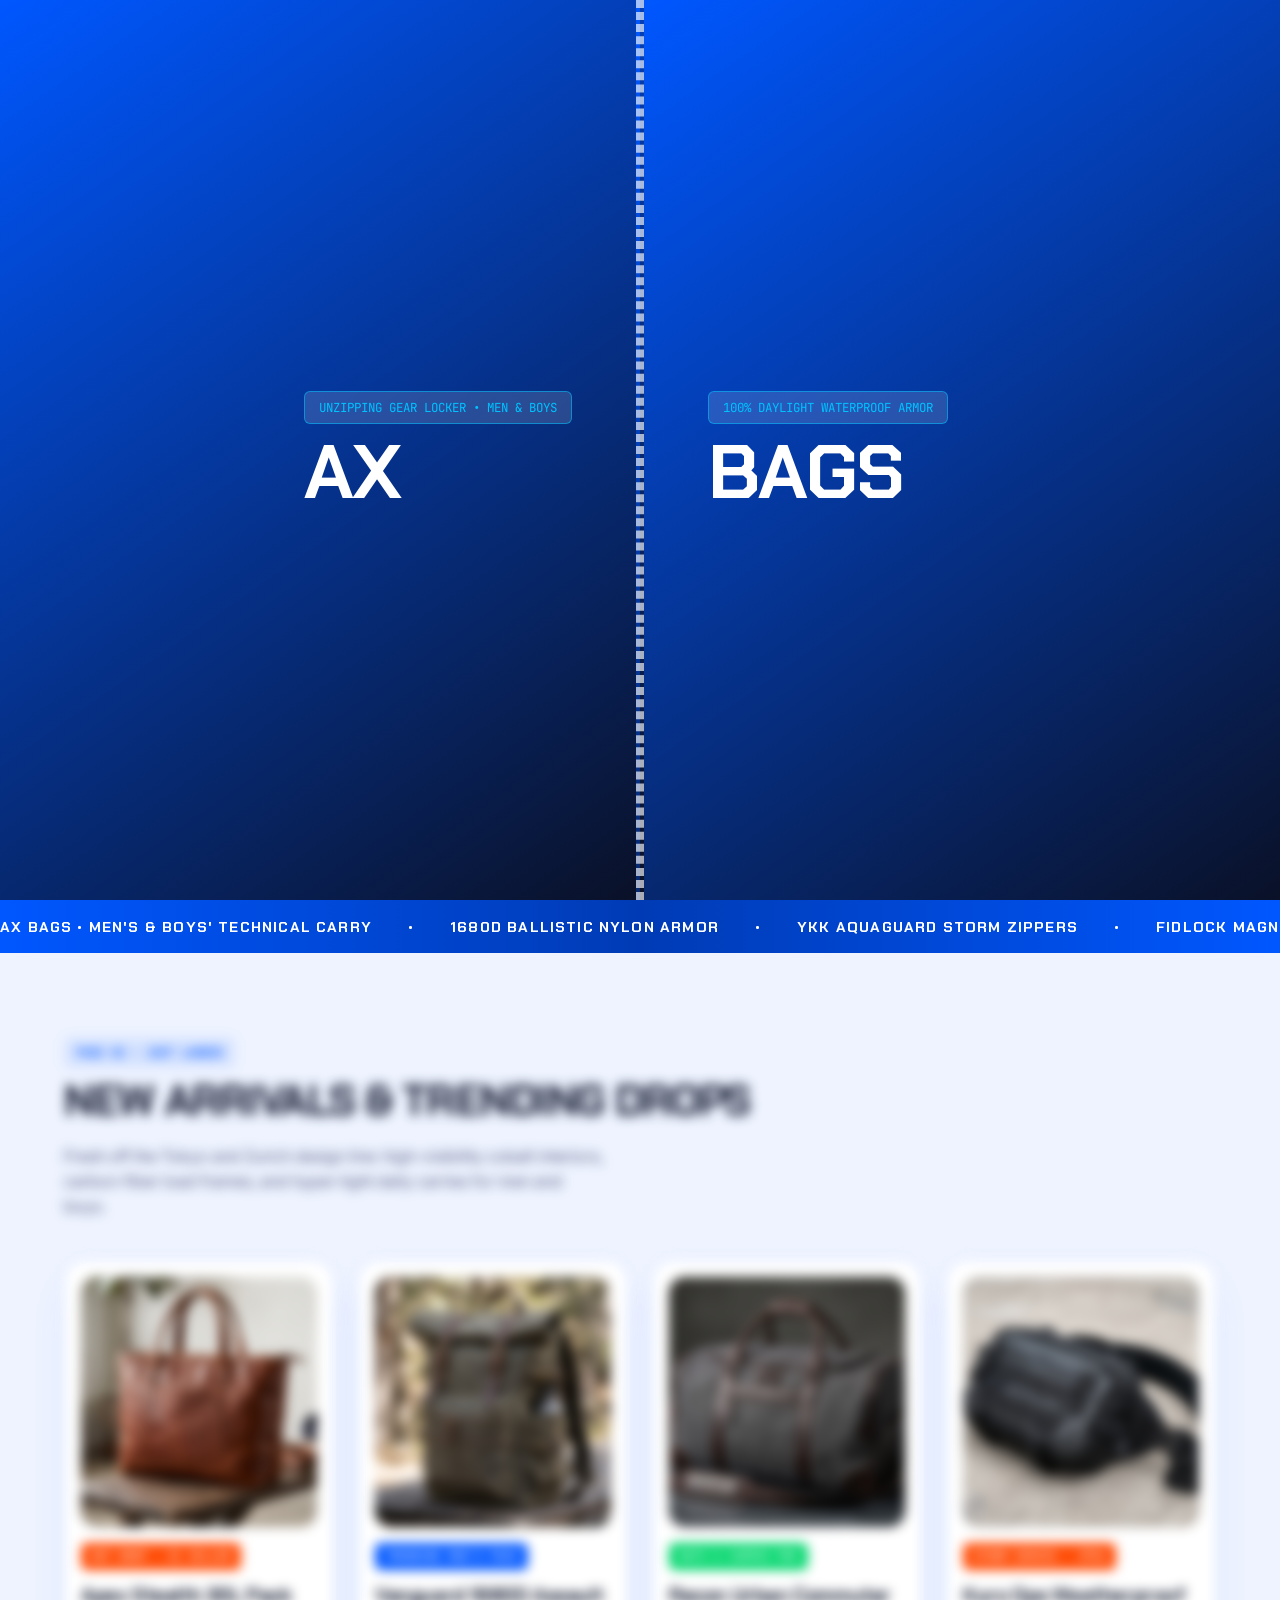
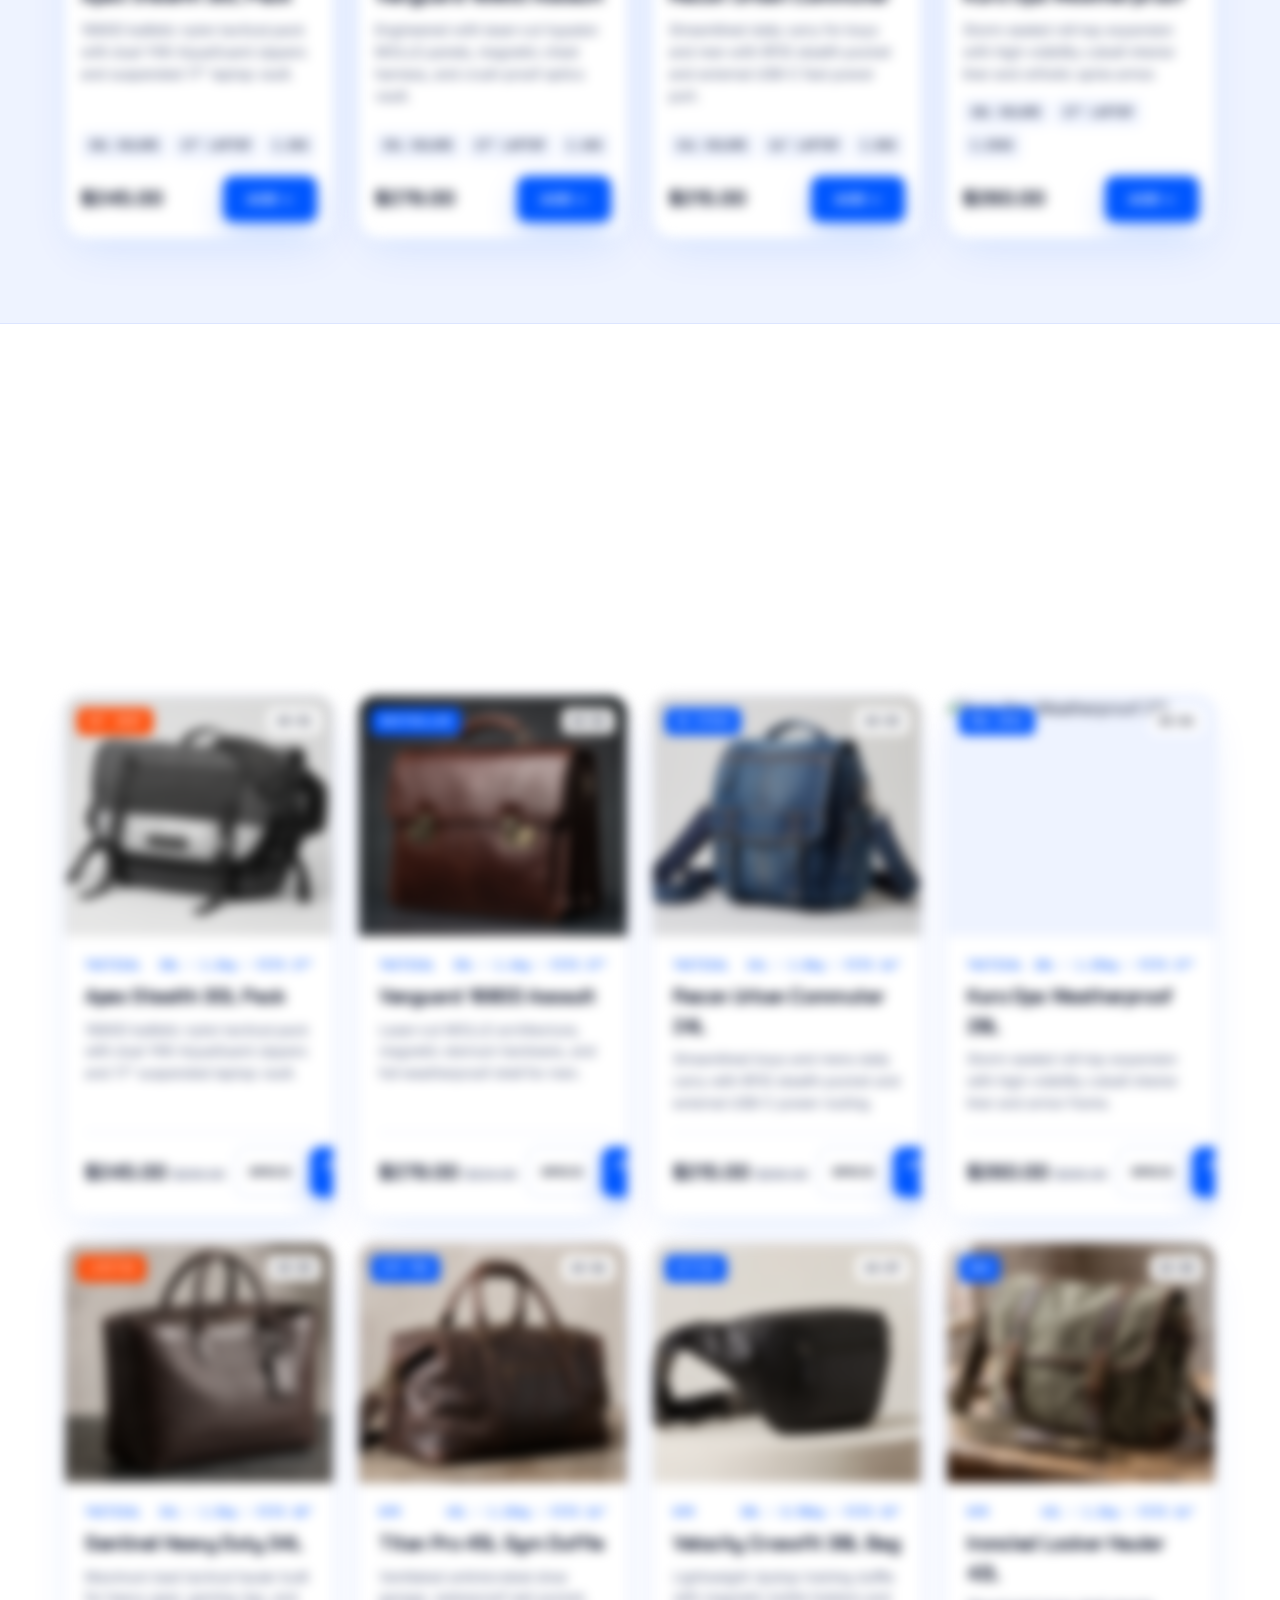
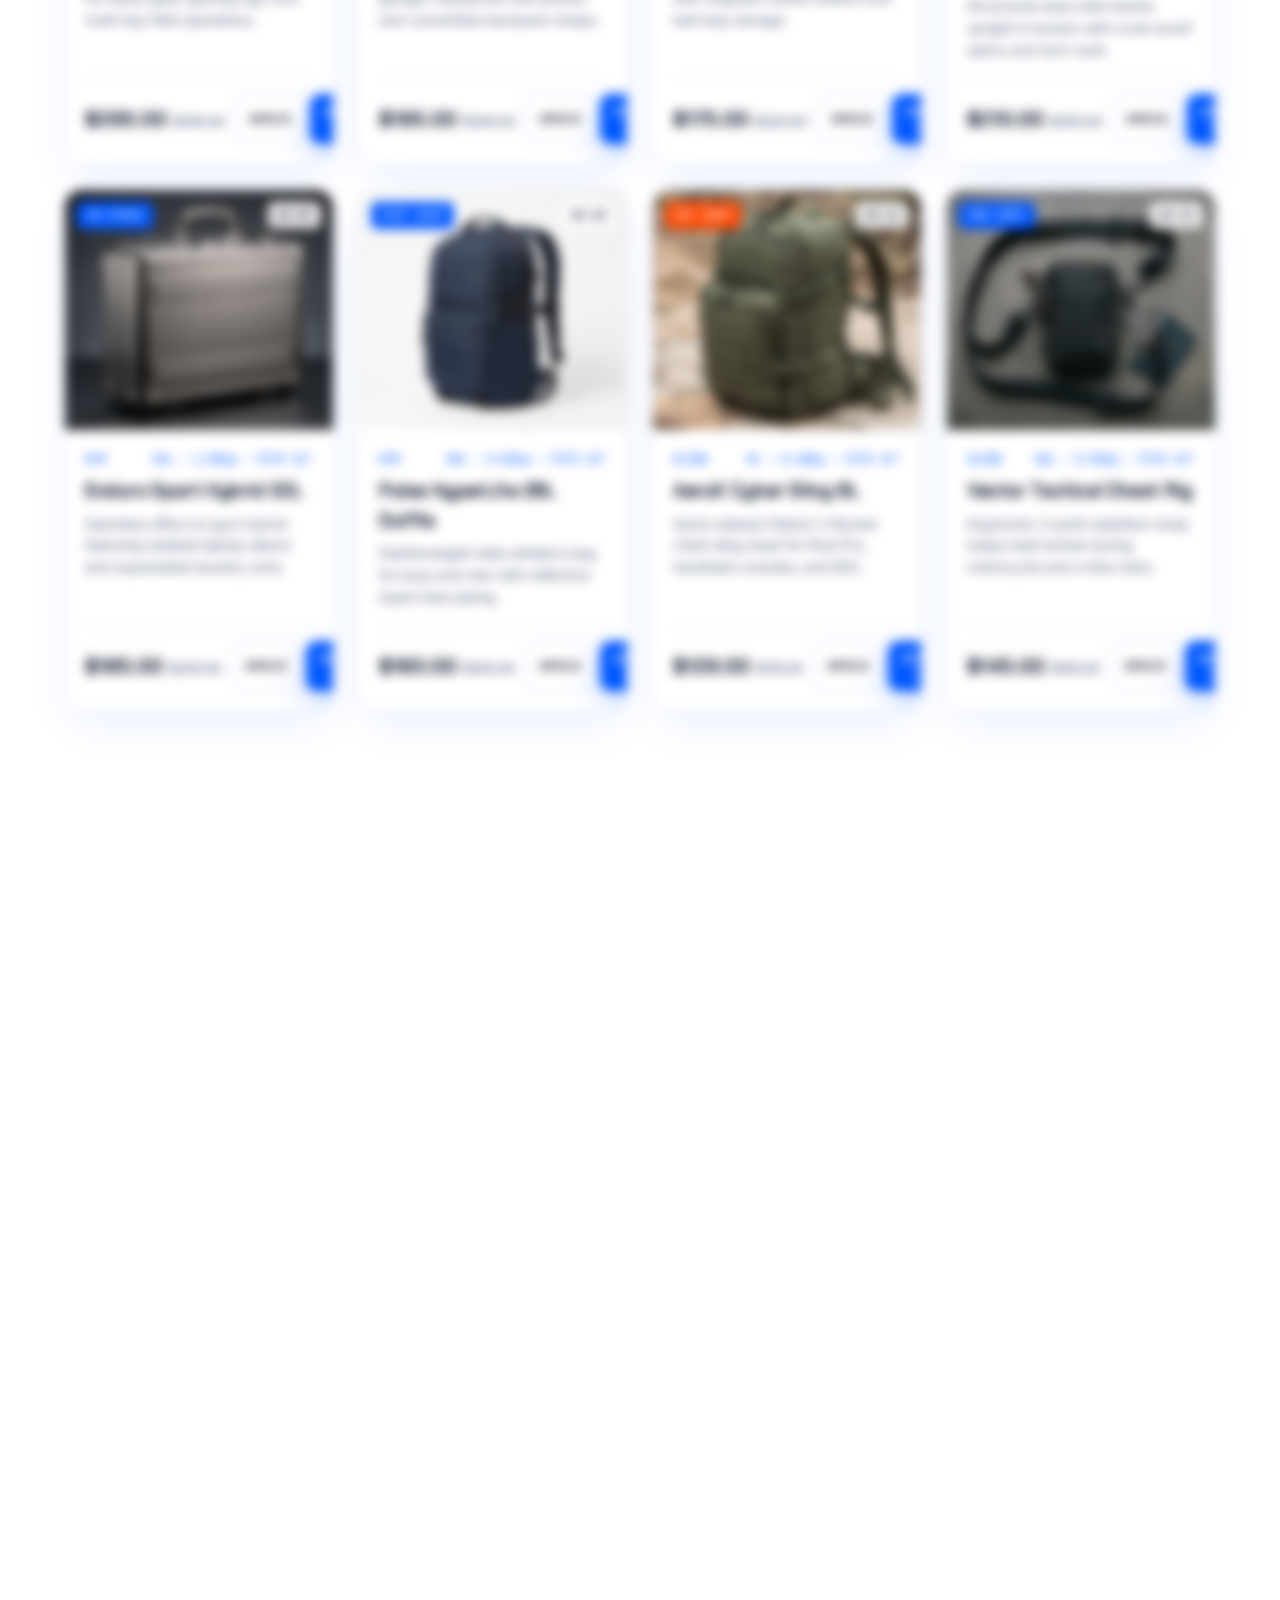
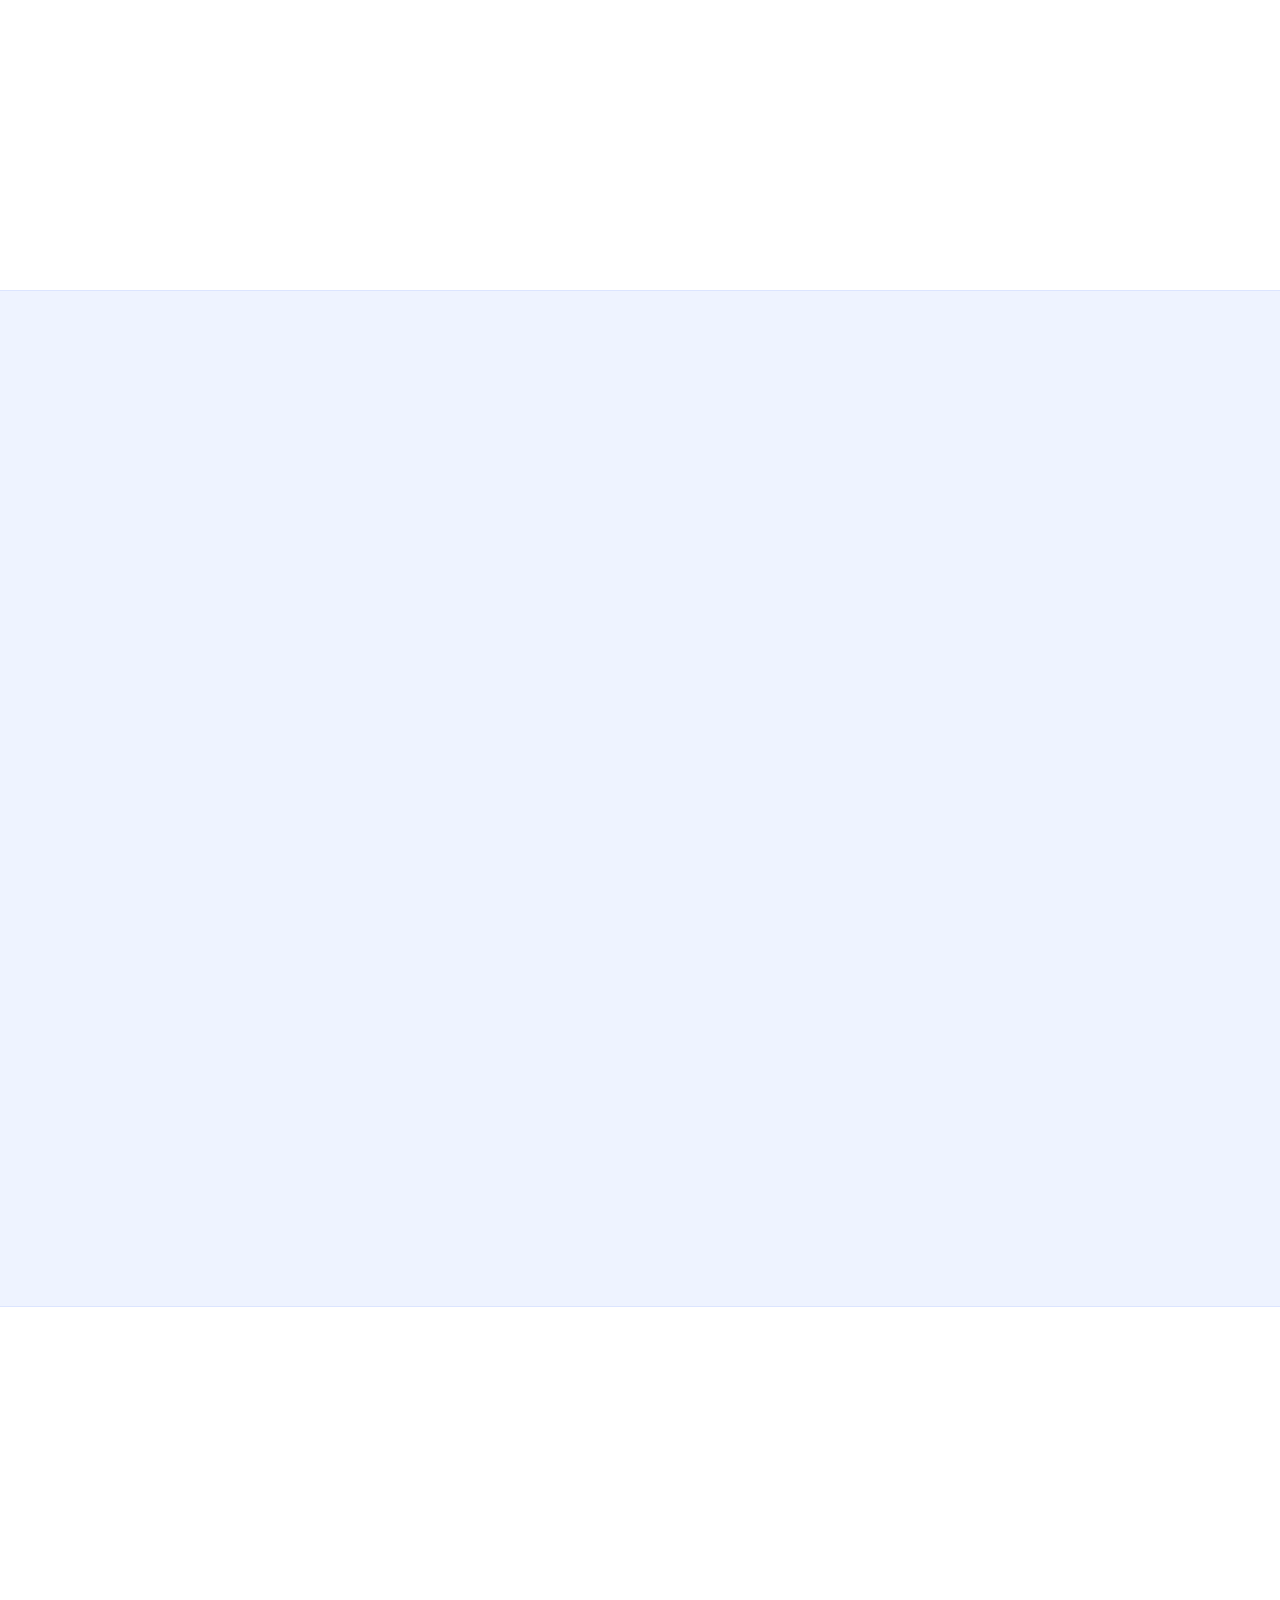
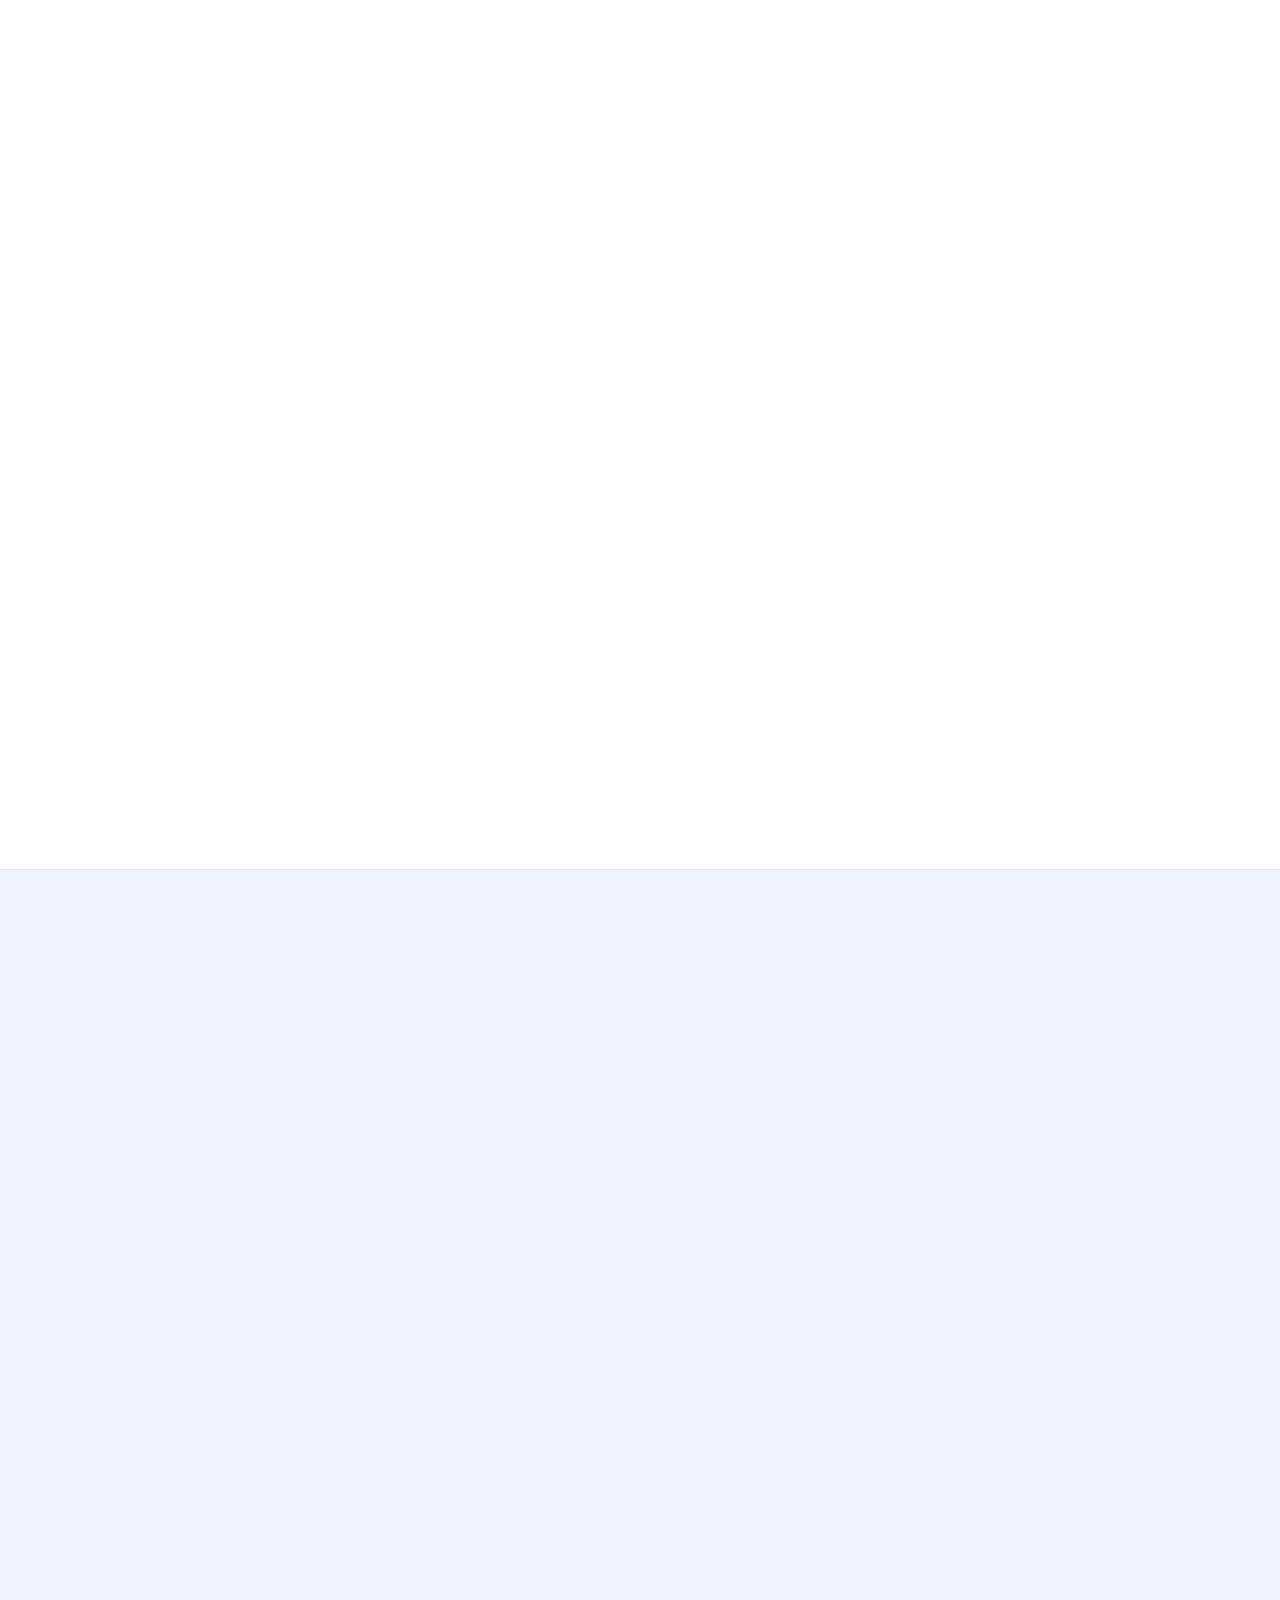
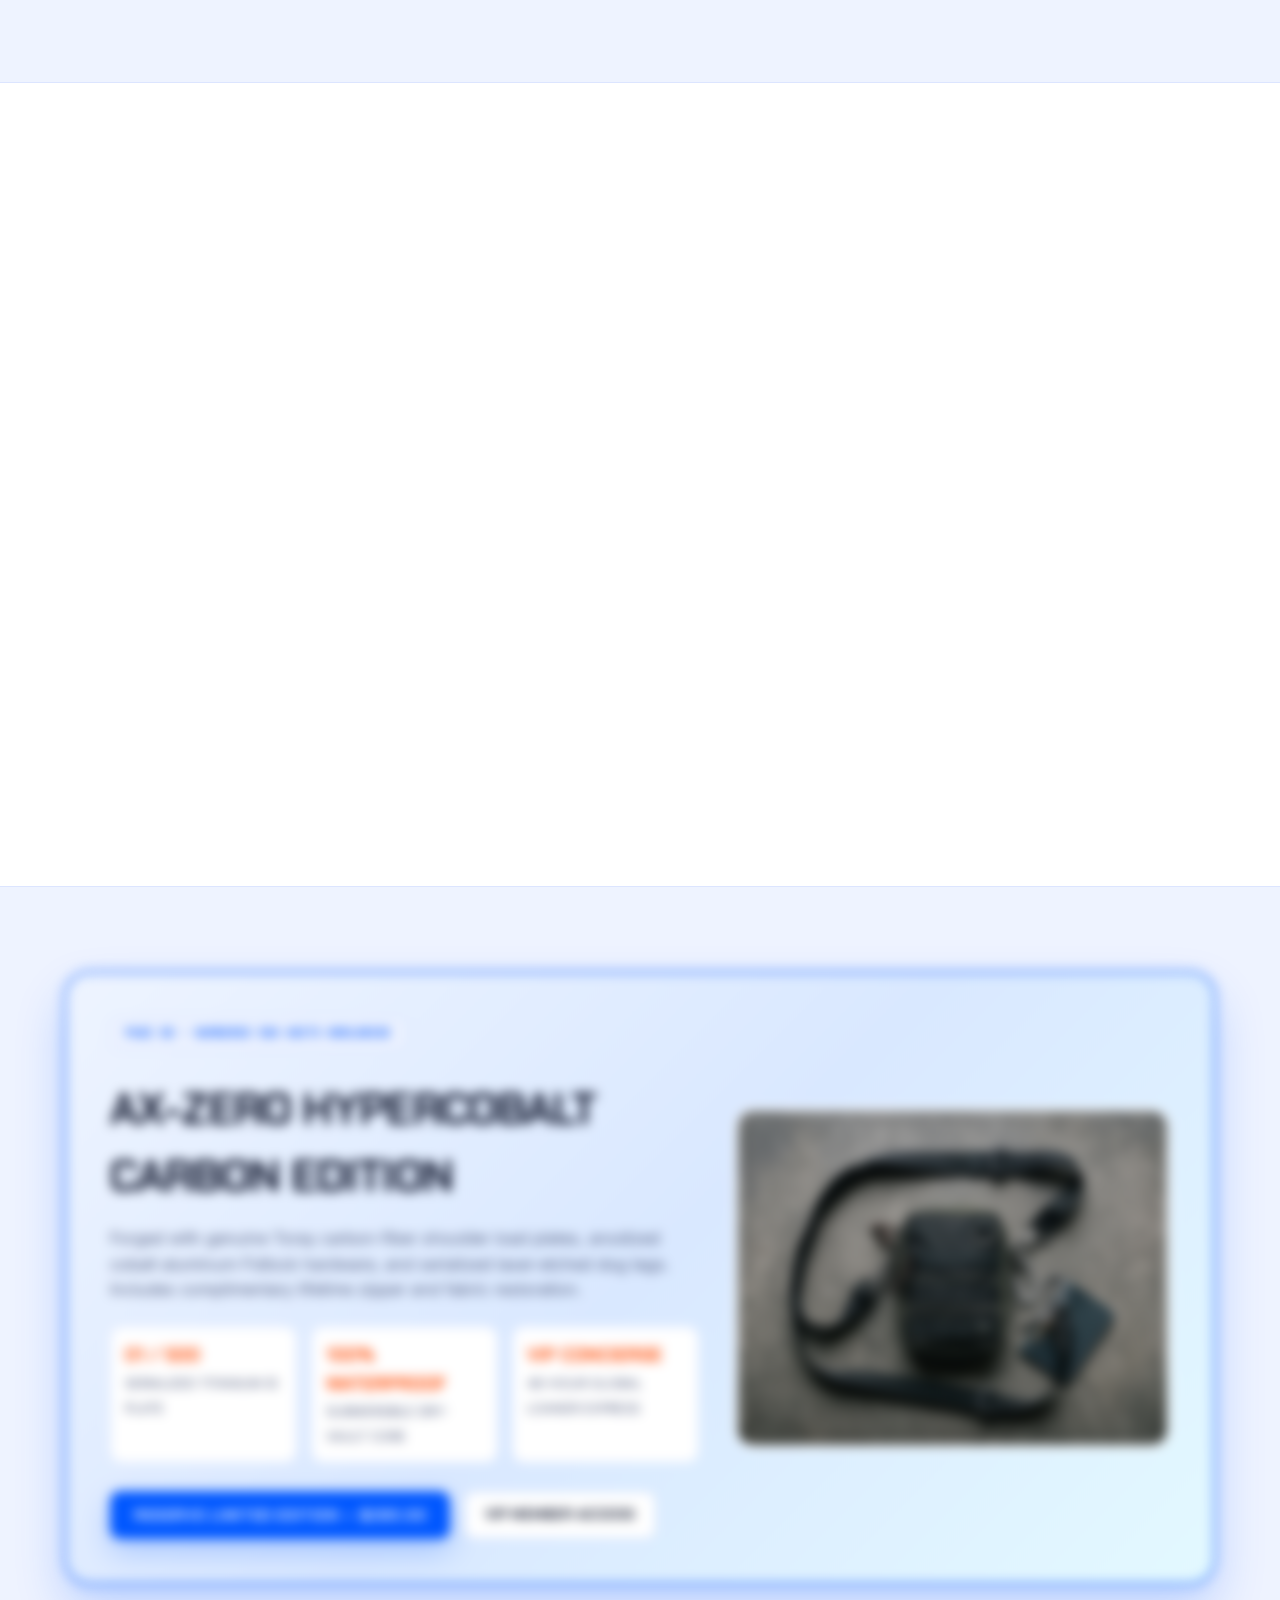
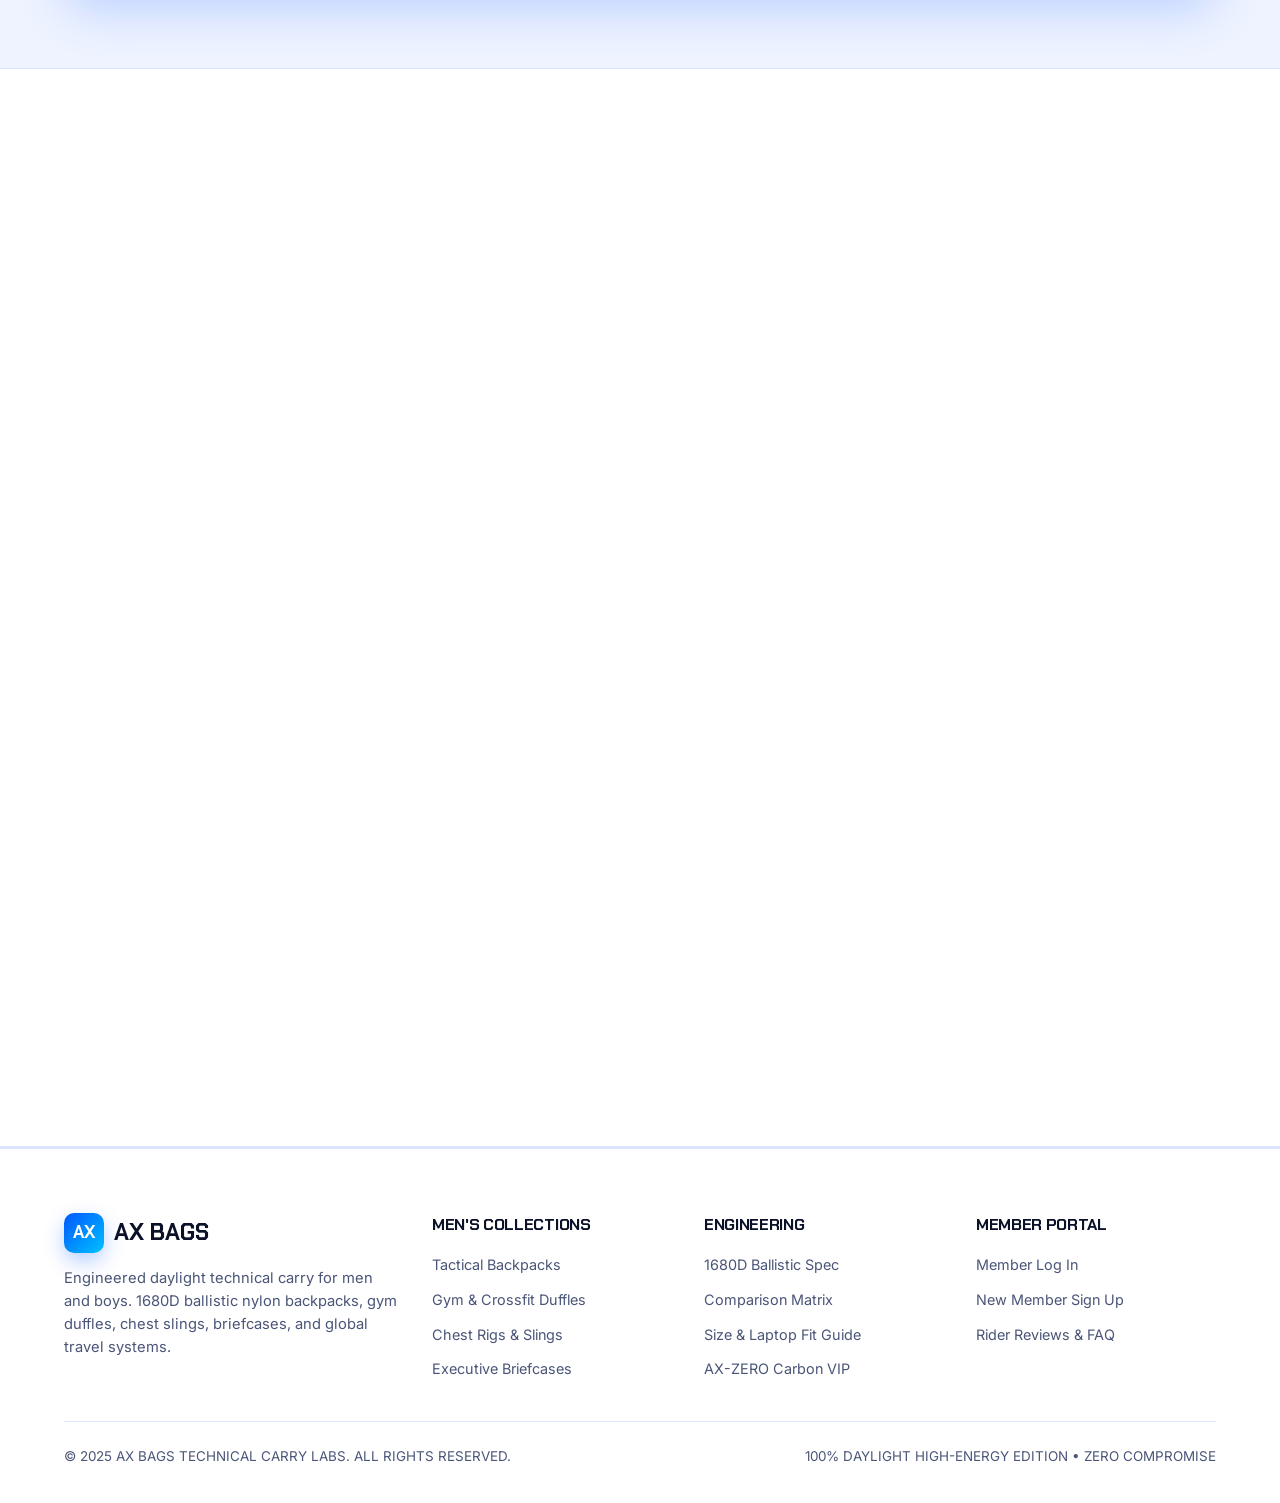
==== index.html @ 788d6a72 "Rasmlar va boshqa fayllar qo'shildi" ====
<!doctype html>
<html lang="en">
  <head>
    <meta charset="UTF-8" />
    <meta name="viewport" content="width=device-width, initial-scale=1.0" />
    <title>AX BAGS — Engineered Men's &amp; Boys' Technical Carry</title>
    <meta
      name="description"
      content="AX BAGS — High-energy ballistic nylon backpacks, gym duffles, chest slings, executive briefcases, and travel gear engineered for men and boys."
    />
    <meta
      property="og:title"
      content="AX BAGS — Engineered Men's &amp; Boys' Technical Carry"
    />
    <meta
      property="og:description"
      content="100% Waterproof 1680D Ballistic Nylon carry systems built for riders, athletes, creators, and executives."
    />
    <meta property="og:type" content="website" />
    <meta name="twitter:card" content="summary_large_image" />
    <link rel="preconnect" href="https://fonts.googleapis.com" />
    <link rel="preconnect" href="https://fonts.gstatic.com" crossorigin />
    <link
      href="https://fonts.googleapis.com/css2?family=Chakra+Petch:wght@600;700&family=Inter:wght@400;500;600;700;800&family=JetBrains+Mono:wght@500;700&display=swap"
      rel="stylesheet"
      media="print"
      onload="this.media = 'all'"
    />
    <link rel="stylesheet" href="style.css" />
  </head>
  <body>
    <div id="bag-preloader">
      <div class="bag-top-flap">
        <div class="tactical-buckle">AX-LOCK • 1680D BALLISTIC CLASP</div>
      </div>
      <div class="zipper-track"></div>
      <div class="zipper-puller">AX</div>
      <div class="bag-panel bag-left">
        <div class="bag-brand-mark">
          <div class="bag-stitch-badge">
            UNZIPPING GEAR LOCKER • MEN &amp; BOYS
          </div>
          <h2>AX</h2>
        </div>
      </div>
      <div class="bag-panel bag-right">
        <div class="bag-brand-mark">
          <div class="bag-stitch-badge">100% DAYLIGHT WATERPROOF ARMOR</div>
          <h2>BAGS</h2>
        </div>
      </div>
    </div>

    <header class="site-navbar">
      <div class="container nav-inner">
        <a
          href="#page-home"
          class="brand-logo"
          onclick="
            return axNav(
              'page-home',
              document.querySelector('[data-sec=page-home]'),
              event,
            );
          "
        >
          <span class="logo-box">AX</span>
          <span>AX BAGS</span>
        </a>
        <nav class="nav-links">
          <a
            href="#page-home"
            data-sec="page-home"
            class="active"
            onclick="return axNav('page-home', this, event);"
            >HOME</a
          >
          <a
            href="#page-arrivals"
            data-sec="page-arrivals"
            onclick="return axNav('page-arrivals', this, event);"
            >NEW</a
          >
          <a
            href="#page-catalog"
            data-sec="page-catalog"
            onclick="return axNav('page-catalog', this, event);"
            >SHOP</a
          >
          <a
            href="#page-lookbook"
            data-sec="page-lookbook"
            onclick="return axNav('page-lookbook', this, event);"
            >LOOKS</a
          >
          <a
            href="#page-anatomy"
            data-sec="page-anatomy"
            onclick="return axNav('page-anatomy', this, event);"
            >TECH</a
          >
          <a
            href="#page-compare"
            data-sec="page-compare"
            onclick="return axNav('page-compare', this, event);"
            >COMPARE</a
          >
          <a
            href="#page-size"
            data-sec="page-size"
            onclick="return axNav('page-size', this, event);"
            >SIZE</a
          >
          <a
            href="#page-vip"
            data-sec="page-vip"
            onclick="return axNav('page-vip', this, event);"
            >VIP</a
          >
          <a
            href="#page-reviews"
            data-sec="page-reviews"
            onclick="return axNav('page-reviews', this, event);"
            >FAQ</a
          >
          <a
            href="contact.html"
            data-sec="contact-view"
            onclick="return axNav('contact-view', this, event);"
            >CONTACT</a
          >
        </nav>
        <div class="nav-actions">
          <button class="cart-trigger" onclick="toggleCart(true)">
            <span>LOCKER</span>
            <span class="cart-count">0</span>
          </button>
        </div>
      </div>
    </header>

    <main id="main-store-view">
      <section id="page-home" class="hero-section">
        <div class="container">
          <div class="hero-grid">
            <div class="hero-copy scroll-reveal visible">
              <div class="eyebrow-tag">
                <span class="pulse-dot"></span>
                <span
                  >2025 DAYLIGHT SERIES • ENGINEERED FOR MEN &amp; BOYS</span
                >
              </div>
              <h1 class="hero-title">
                BUILT FOR <span>HIGH-VELOCITY</span> DAILY CARRY.
              </h1>
              <p class="hero-lead">
                Architectural 1680D ballistic nylon backpacks, gym duffles,
                chest slings, and executive briefcases. Zero sag, storm-sealed
                YKK AquaGuard hardware, and suspended 17" laptop armor.
              </p>
              <div class="hero-ctas">
                <a
                  href="#page-catalog"
                  class="btn-primary"
                  onclick="
                    return axNav(
                      'page-catalog',
                      document.querySelector('[data-sec=page-catalog]'),
                      event,
                    );
                  "
                  >EXPLORE 20 MEN'S BAGS</a
                >
                <a
                  href="#page-arrivals"
                  class="btn-outline"
                  onclick="
                    return axNav(
                      'page-arrivals',
                      document.querySelector('[data-sec=page-arrivals]'),
                      event,
                    );
                  "
                  >VIEW NEW ARRIVALS</a
                >
              </div>
              <div class="hero-stats">
                <div class="stat-box ax-card scroll-reveal visible">
                  <strong>50,000+</strong>
                  <span>RIDERS &amp; ATHLETES</span>
                </div>
                <div class="stat-box ax-card scroll-reveal visible">
                  <strong>1680D</strong>
                  <span>WATERPROOF NYLON</span>
                </div>
                <div class="stat-box ax-card scroll-reveal visible">
                  <strong>LIFETIME</strong>
                  <span>IRONCLAD WARRANTY</span>
                </div>
              </div>
            </div>
            <div class="hero-showcase scroll-reveal visible">
              <div class="hero-visual-card ax-card">
                <span class="floating-chip chip-top"
                  >HYDRO-SHIELD • IPX6 STORM RATED</span
                >
                <img
                  src="1.jpg"
                  alt="AX-01 Apex Stealth 30L Men's Tactical Backpack"
                  onerror="axFallback(this)"
                />
                <span class="floating-chip chip-bottom"
                  >FITS 17" PRO RIG + 30L CARGO</span
                >
                <div class="hero-card-bar">
                  <div>
                    <span
                      style="
                        font-family: &quot;JetBrains Mono&quot;, monospace;
                        font-size: 0.74rem;
                        color: #0057ff;
                        font-weight: 700;
                      "
                      >FLAGSHIP • AX-01</span
                    >
                    <h4>Apex Stealth 30L Pack — $245.00</h4>
                  </div>
                  <button class="btn-primary" onclick="addCart(1)">
                    QUICK ADD +
                  </button>
                </div>
              </div>
            </div>
          </div>
        </div>
      </section>

      <div class="marquee-ribbon">
        <div class="marquee-track">
          <span>AX BAGS • MEN'S &amp; BOYS' TECHNICAL CARRY</span>
          <span>•</span>
          <span>1680D BALLISTIC NYLON ARMOR</span>
          <span>•</span>
          <span>YKK AQUAGUARD STORM ZIPPERS</span>
          <span>•</span>
          <span>FIDLOCK MAGNETIC HARDWARE</span>
          <span>•</span>
          <span>FREE EXPRESS SHIPPING OVER $150</span>
          <span>•</span>
          <span>LIFETIME GUARANTEE</span>
          <span>•</span>
          <span>AX BAGS • MEN'S &amp; BOYS' TECHNICAL CARRY</span>
          <span>•</span>
          <span>1680D BALLISTIC NYLON ARMOR</span>
          <span>•</span>
          <span>YKK AQUAGUARD STORM ZIPPERS</span>
          <span>•</span>
          <span>FIDLOCK MAGNETIC HARDWARE</span>
        </div>
      </div>

      <section id="page-arrivals" class="section-block section-ice">
        <div class="container">
          <div class="section-head scroll-reveal">
            <div>
              <span class="section-kicker">PAGE 02 • JUST LANDED</span>
              <h2 class="section-title">NEW ARRIVALS &amp; TRENDING DROPS</h2>
            </div>
            <p class="section-desc">
              Fresh off the Tokyo and Zurich design line: high-visibility cobalt
              interiors, carbon-fiber load frames, and hyper-light daily carries
              for men and boys.
            </p>
          </div>
          <div class="arrivals-grid">
            <article class="arrival-spotlight ax-card scroll-reveal">
              <div class="arrival-media">
                <img
                  src="2.jpg"
                  alt="AX-01 Apex Stealth 30L Pack"
                  onerror="axFallback(this)"
                />
              </div>
              <div class="spot-copy">
                <span class="spot-badge">HOT DROP • #1 SELLER</span>
                <h3>Apex Stealth 30L Pack</h3>
                <p>
                  1680D ballistic nylon tactical pack with dual YKK AquaGuard
                  zippers and suspended 17" laptop vault.
                </p>
                <div class="arrival-meta">
                  <span>30L VOLUME</span>
                  <span>17" LAPTOP</span>
                  <span>1.2KG</span>
                </div>
                <div
                  style="
                    display: flex;
                    align-items: center;
                    justify-content: space-between;
                    gap: 10px;
                  "
                >
                  <span class="price-now">$245.00</span>
                  <button class="btn-primary" onclick="addCart(1)">
                    ADD +
                  </button>
                </div>
              </div>
            </article>

            <article class="arrival-spotlight ax-card scroll-reveal">
              <div class="arrival-media">
                <img
                  src="3.jpg"
                  alt="AX-02 Vanguard 1680D Assault 35L"
                  onerror="axFallback(this)"
                />
              </div>
              <div class="spot-copy">
                <span class="spot-badge" style="background: #0057ff"
                  >TRENDING MEN'S PACK</span
                >
                <h3>Vanguard 1680D Assault</h3>
                <p>
                  Engineered with laser-cut hypalon MOLLE panels, magnetic chest
                  harness, and crush-proof optics vault.
                </p>
                <div class="arrival-meta">
                  <span>35L VOLUME</span>
                  <span>17" LAPTOP</span>
                  <span>1.4KG</span>
                </div>
                <div
                  style="
                    display: flex;
                    align-items: center;
                    justify-content: space-between;
                    gap: 10px;
                  "
                >
                  <span class="price-now">$279.00</span>
                  <button class="btn-primary" onclick="addCart(2)">
                    ADD +
                  </button>
                </div>
              </div>
            </article>

            <article class="arrival-spotlight ax-card scroll-reveal">
              <div class="arrival-media">
                <img
                  src="4.jpg"
                  alt="AX-04 Kuro Ops Weatherproof 28L"
                  onerror="axFallback(this)"
                />
              </div>
              <div class="spot-copy">
                <span class="spot-badge" style="background: #00d66c"
                  >BOYS &amp; CAMPUS PRO</span
                >
                <h3>Recon Urban Commuter</h3>
                <p>
                  Streamlined daily carry for boys and men with RFID stealth
                  pocket and external USB-C fast power port.
                </p>
                <div class="arrival-meta">
                  <span>24L VOLUME</span>
                  <span>16" LAPTOP</span>
                  <span>1.0KG</span>
                </div>
                <div
                  style="
                    display: flex;
                    align-items: center;
                    justify-content: space-between;
                    gap: 10px;
                  "
                >
                  <span class="price-now">$215.00</span>
                  <button class="btn-primary" onclick="addCart(3)">
                    ADD +
                  </button>
                </div>
              </div>
            </article>

            <article class="arrival-spotlight ax-card scroll-reveal">
              <div class="arrival-media">
                <img
                  src="5.jpg"
                  alt="AX-04 Kuro Ops Weatherproof 28L"
                  onerror="axFallback(this)"
                />
              </div>
              <div class="spot-copy">
                <span class="spot-badge">STORM SERIES • IPX6</span>
                <h3>Kuro Ops Weatherproof</h3>
                <p>
                  Storm-sealed roll-top expansion with high-visibility cobalt
                  interior liner and orthotic spine armor.
                </p>
                <div class="arrival-meta">
                  <span>28L VOLUME</span>
                  <span>17" LAPTOP</span>
                  <span>1.25KG</span>
                </div>
                <div
                  style="
                    display: flex;
                    align-items: center;
                    justify-content: space-between;
                    gap: 10px;
                  "
                >
                  <span class="price-now">$260.00</span>
                  <button class="btn-primary" onclick="addCart(4)">
                    ADD +
                  </button>
                </div>
              </div>
            </article>
          </div>
        </div>
      </section>

      <section id="page-catalog" class="section-block section-white">
        <div class="container">
          <div class="section-head scroll-reveal">
            <div>
              <span class="section-kicker"
                >PAGE 03 • FULL MEN'S &amp; BOYS' ARCHIVE</span
              >
              <h2 class="section-title">20 ENGINEERED CARRY SYSTEMS</h2>
            </div>
            <p class="section-desc" id="catalog-count">
              Showing 20 of 20 Men's Engineered Bags
            </p>
          </div>
          <div class="catalog-controls scroll-reveal">
            <div class="cat-tabs">
              <button class="cat-btn active" onclick="filterCat('All', this)">
                ALL 20 BAGS
              </button>
              <button class="cat-btn" onclick="filterCat('Tactical', this)">
                TACTICAL PACKS (5)
              </button>
              <button class="cat-btn" onclick="filterCat('Gym', this)">
                GYM DUFFLES (5)
              </button>
              <button class="cat-btn" onclick="filterCat('Sling', this)">
                CHEST SLINGS (4)
              </button>
              <button class="cat-btn" onclick="filterCat('Briefcase', this)">
                TECH BRIEFCASES (3)
              </button>
              <button class="cat-btn" onclick="filterCat('Travel', this)">
                TRAVEL WEEKENDERS (3)
              </button>
            </div>
            <div class="search-box">
              <input
                type="search"
                placeholder="Search by model, SKU, laptop size, or sport..."
                oninput="searchBags(this.value)"
              />
            </div>
          </div>
          <div id="catalog-grid" class="catalog-grid">
            <article
              class="bag-card ax-card scroll-reveal visible"
              data-bag-id="1"
            >
              <div class="card-media">
                <span class="badge-tag flame">HOT DROP</span>
                <span class="sku-tag">AX-01</span>
                <img
                  src="6.jpg"
                  alt="Apex Stealth 30L Pack"
                  onerror="axFallback(this)"
                />
              </div>
              <div class="card-body">
                <div class="card-meta">
                  <span>TACTICAL</span><span>30L • 1.2kg • FITS 17"</span>
                </div>
                <h3>Apex Stealth 30L Pack</h3>
                <p>
                  1680D ballistic nylon tactical pack with dual YKK AquaGuard
                  zippers and 17" suspended laptop vault.
                </p>
                <div class="card-footer">
                  <div class="price-block">
                    <span class="price-now">$245.00</span
                    ><span class="price-was">$290.00</span>
                  </div>
                  <div class="card-actions">
                    <button class="btn-ghost" onclick="openSpec(1)">
                      SPECS</button
                    ><button class="btn-primary" onclick="addCart(1)">
                      ADD +
                    </button>
                  </div>
                </div>
              </div>
            </article>
            <article
              class="bag-card ax-card scroll-reveal visible"
              data-bag-id="2"
            >
              <div class="card-media">
                <span class="badge-tag">BESTSELLER</span>
                <span class="sku-tag">AX-02</span>
                <img
                  src="7.jpg"
                  alt="Vanguard 1680D Assault"
                  onerror="axFallback(this)"
                />
              </div>
              <div class="card-body">
                <div class="card-meta">
                  <span>TACTICAL</span><span>35L • 1.4kg • FITS 17"</span>
                </div>
                <h3>Vanguard 1680D Assault</h3>
                <p>
                  Laser-cut MOLLE architecture, magnetic sternum hardware, and
                  full weatherproof shell for men.
                </p>
                <div class="card-footer">
                  <div class="price-block">
                    <span class="price-now">$279.00</span
                    ><span class="price-was">$324.00</span>
                  </div>
                  <div class="card-actions">
                    <button class="btn-ghost" onclick="openSpec(2)">
                      SPECS</button
                    ><button class="btn-primary" onclick="addCart(2)">
                      ADD +
                    </button>
                  </div>
                </div>
              </div>
            </article>
            <article
              class="bag-card ax-card scroll-reveal visible"
              data-bag-id="3"
            >
              <div class="card-media">
                <span class="badge-tag">IN STOCK</span>
                <span class="sku-tag">AX-03</span>
                <img
                  src="8.jpg"
                  alt="Recon Urban Commuter 24L"
                  onerror="axFallback(this)"
                />
              </div>
              <div class="card-body">
                <div class="card-meta">
                  <span>TACTICAL</span><span>24L • 1.0kg • FITS 16"</span>
                </div>
                <h3>Recon Urban Commuter 24L</h3>
                <p>
                  Streamlined boys and mens daily carry with RFID stealth pocket
                  and external USB-C power routing.
                </p>
                <div class="card-footer">
                  <div class="price-block">
                    <span class="price-now">$215.00</span
                    ><span class="price-was">$260.00</span>
                  </div>
                  <div class="card-actions">
                    <button class="btn-ghost" onclick="openSpec(3)">
                      SPECS</button
                    ><button class="btn-primary" onclick="addCart(3)">
                      ADD +
                    </button>
                  </div>
                </div>
              </div>
            </article>
            <article
              class="bag-card ax-card scroll-reveal visible"
              data-bag-id="4"
            >
              <div class="card-media">
                <span class="badge-tag">PRO SPEC</span>
                <span class="sku-tag">AX-04</span>
                <img
                  src=9.jpg"
                  alt="Kuro Ops Weatherproof 28L"
                  onerror="axFallback(this)"
                />
              </div>
              <div class="card-body">
                <div class="card-meta">
                  <span>TACTICAL</span><span>28L • 1.25kg • FITS 17"</span>
                </div>
                <h3>Kuro Ops Weatherproof 28L</h3>
                <p>
                  Storm-sealed roll-top expansion with high-visibility cobalt
                  interior liner and armor frame.
                </p>
                <div class="card-footer">
                  <div class="price-block">
                    <span class="price-now">$260.00</span
                    ><span class="price-was">$305.00</span>
                  </div>
                  <div class="card-actions">
                    <button class="btn-ghost" onclick="openSpec(4)">
                      SPECS</button
                    ><button class="btn-primary" onclick="addCart(4)">
                      ADD +
                    </button>
                  </div>
                </div>
              </div>
            </article>
            <article
              class="bag-card ax-card scroll-reveal visible"
              data-bag-id="5"
            >
              <div class="card-media">
                <span class="badge-tag flame">LIMITED</span>
                <span class="sku-tag">AX-05</span>
                <img
                  src="10.jpg"
                  alt="Sentinel Heavy Duty 34L"
                  onerror="axFallback(this)"
                />
              </div>
              <div class="card-body">
                <div class="card-meta">
                  <span>TACTICAL</span><span>34L • 1.5kg • FITS 18"</span>
                </div>
                <h3>Sentinel Heavy Duty 34L</h3>
                <p>
                  Maximum load tactical hauler built for heavy gear, gaming
                  rigs, and multi-day field operations.
                </p>
                <div class="card-footer">
                  <div class="price-block">
                    <span class="price-now">$295.00</span
                    ><span class="price-was">$340.00</span>
                  </div>
                  <div class="card-actions">
                    <button class="btn-ghost" onclick="openSpec(5)">
                      SPECS</button
                    ><button class="btn-primary" onclick="addCart(5)">
                      ADD +
                    </button>
                  </div>
                </div>
              </div>
            </article>
            <article
              class="bag-card ax-card scroll-reveal visible"
              data-bag-id="6"
            >
              <div class="card-media">
                <span class="badge-tag">GYM PRO</span>
                <span class="sku-tag">AX-06</span>
                <img
                  src="11.jpg"
                  alt="Titan Pro 45L Gym Duffle"
                  onerror="axFallback(this)"
                />
              </div>
              <div class="card-body">
                <div class="card-meta">
                  <span>GYM</span><span>45L • 1.15kg • FITS 16"</span>
                </div>
                <h3>Titan Pro 45L Gym Duffle</h3>
                <p>
                  Ventilated antimicrobial shoe garage, waterproof wet pocket,
                  and convertible backpack straps.
                </p>
                <div class="card-footer">
                  <div class="price-block">
                    <span class="price-now">$195.00</span
                    ><span class="price-was">$240.00</span>
                  </div>
                  <div class="card-actions">
                    <button class="btn-ghost" onclick="openSpec(6)">
                      SPECS</button
                    ><button class="btn-primary" onclick="addCart(6)">
                      ADD +
                    </button>
                  </div>
                </div>
              </div>
            </article>
            <article
              class="bag-card ax-card scroll-reveal visible"
              data-bag-id="7"
            >
              <div class="card-media">
                <span class="badge-tag">ACTIVE</span>
                <span class="sku-tag">AX-07</span>
                <img
                  src="12.jpg"
                  alt="Velocity Crossfit 38L Bag"
                  onerror="axFallback(this)"
                />
              </div>
              <div class="card-body">
                <div class="card-meta">
                  <span>GYM</span><span>38L • 0.98kg • FITS 15"</span>
                </div>
                <h3>Velocity Crossfit 38L Bag</h3>
                <p>
                  Lightweight ripstop training duffle with magnetic bottle
                  holsters and belt loop storage.
                </p>
                <div class="card-footer">
                  <div class="price-block">
                    <span class="price-now">$175.00</span
                    ><span class="price-was">$220.00</span>
                  </div>
                  <div class="card-actions">
                    <button class="btn-ghost" onclick="openSpec(7)">
                      SPECS</button
                    ><button class="btn-primary" onclick="addCart(7)">
                      ADD +
                    </button>
                  </div>
                </div>
              </div>
            </article>
            <article
              class="bag-card ax-card scroll-reveal visible"
              data-bag-id="8"
            >
              <div class="card-media">
                <span class="badge-tag">NEW</span>
                <span class="sku-tag">AX-08</span>
                <img
                  src="13.jpg"
                  alt="Ironclad Locker Hauler 42L"
                  onerror="axFallback(this)"
                />
              </div>
              <div class="card-body">
                <div class="card-meta">
                  <span>GYM</span><span>42L • 1.2kg • FITS 16"</span>
                </div>
                <h3>Ironclad Locker Hauler 42L</h3>
                <p>
                  Structured base shell stands upright in lockers with
                  crush-proof optics and tech vault.
                </p>
                <div class="card-footer">
                  <div class="price-block">
                    <span class="price-now">$210.00</span
                    ><span class="price-was">$255.00</span>
                  </div>
                  <div class="card-actions">
                    <button class="btn-ghost" onclick="openSpec(8)">
                      SPECS</button
                    ><button class="btn-primary" onclick="addCart(8)">
                      ADD +
                    </button>
                  </div>
                </div>
              </div>
            </article>
            <article
              class="bag-card ax-card scroll-reveal visible"
              data-bag-id="9"
            >
              <div class="card-media">
                <span class="badge-tag">IN STOCK</span>
                <span class="sku-tag">AX-09</span>
                <img
                  src="14.jpg"
                  alt="Enduro Sport Hybrid 32L"
                  onerror="axFallback(this)"
                />
              </div>
              <div class="card-body">
                <div class="card-meta">
                  <span>GYM</span><span>32L • 1.05kg • FITS 16"</span>
                </div>
                <h3>Enduro Sport Hybrid 32L</h3>
                <p>
                  Seamless office-to-gym hybrid featuring isolated laptop sleeve
                  and expandable laundry zone.
                </p>
                <div class="card-footer">
                  <div class="price-block">
                    <span class="price-now">$185.00</span
                    ><span class="price-was">$230.00</span>
                  </div>
                  <div class="card-actions">
                    <button class="btn-ghost" onclick="openSpec(9)">
                      SPECS</button
                    ><button class="btn-primary" onclick="addCart(9)">
                      ADD +
                    </button>
                  </div>
                </div>
              </div>
            </article>
            <article
              class="bag-card ax-card scroll-reveal visible"
              data-bag-id="10"
            >
              <div class="card-media">
                <span class="badge-tag">FAST SHIP</span>
                <span class="sku-tag">AX-10</span>
                <img
                  src="15.jpg"
                  alt="Pulse HyperLite 28L Duffle"
                  onerror="axFallback(this)"
                />
              </div>
              <div class="card-body">
                <div class="card-meta">
                  <span>GYM</span><span>28L • 0.82kg • FITS 15"</span>
                </div>
                <h3>Pulse HyperLite 28L Duffle</h3>
                <p>
                  Featherweight daily athletics bag for boys and men with
                  reflective hyper-blue piping.
                </p>
                <div class="card-footer">
                  <div class="price-block">
                    <span class="price-now">$160.00</span
                    ><span class="price-was">$205.00</span>
                  </div>
                  <div class="card-actions">
                    <button class="btn-ghost" onclick="openSpec(10)">
                      SPECS</button
                    ><button class="btn-primary" onclick="addCart(10)">
                      ADD +
                    </button>
                  </div>
                </div>
              </div>
            </article>
            <article
              class="bag-card ax-card scroll-reveal visible"
              data-bag-id="11"
            >
              <div class="card-media">
                <span class="badge-tag flame">HOT DROP</span>
                <span class="sku-tag">AX-11</span>
                <img
                  src="16.jpg"
                  alt="AeroX Cyber Sling 8L"
                  onerror="axFallback(this)"
                />
              </div>
              <div class="card-body">
                <div class="card-meta">
                  <span>SLING</span><span>8L • 0.48kg • FITS 11"</span>
                </div>
                <h3>AeroX Cyber Sling 8L</h3>
                <p>
                  Quick-release Fidlock V-Buckle chest sling sized for iPad Pro,
                  handheld consoles, and EDC.
                </p>
                <div class="card-footer">
                  <div class="price-block">
                    <span class="price-now">$129.00</span
                    ><span class="price-was">$174.00</span>
                  </div>
                  <div class="card-actions">
                    <button class="btn-ghost" onclick="openSpec(11)">
                      SPECS</button
                    ><button class="btn-primary" onclick="addCart(11)">
                      ADD +
                    </button>
                  </div>
                </div>
              </div>
            </article>
            <article
              class="bag-card ax-card scroll-reveal visible"
              data-bag-id="12"
            >
              <div class="card-media">
                <span class="badge-tag">PRO SPEC</span>
                <span class="sku-tag">AX-12</span>
                <img
                  src="17.jpg"
                  alt="Vector Tactical Chest Rig"
                  onerror="axFallback(this)"
                />
              </div>
              <div class="card-body">
                <div class="card-meta">
                  <span>SLING</span><span>10L • 0.55kg • FITS 12"</span>
                </div>
                <h3>Vector Tactical Chest Rig</h3>
                <p>
                  Ergonomic 3-point stabilizer strap keeps load locked during
                  motorcycle and e-bike rides.
                </p>
                <div class="card-footer">
                  <div class="price-block">
                    <span class="price-now">$145.00</span
                    ><span class="price-was">$190.00</span>
                  </div>
                  <div class="card-actions">
                    <button class="btn-ghost" onclick="openSpec(12)">
                      SPECS</button
                    ><button class="btn-primary" onclick="addCart(12)">
                      ADD +
                    </button>
                  </div>
                </div>
              </div>
            </article>
            <article
              class="bag-card ax-card scroll-reveal visible"
              data-bag-id="13"
            >
              <div class="card-media">
                <span class="badge-tag">BESTSELLER</span>
                <span class="sku-tag">AX-13</span>
                <img
                  src="18.jpg"
                  alt="Phantom Metro Crossbody 7L"
                  onerror="axFallback(this)"
                />
              </div>
              <div class="card-body">
                <div class="card-meta">
                  <span>SLING</span><span>7L • 0.42kg • FITS 11"</span>
                </div>
                <h3>Phantom Metro Crossbody 7L</h3>
                <p>
                  Slash-resistant strap and hidden rear passport vault for
                  high-mobility urban transit.
                </p>
                <div class="card-footer">
                  <div class="price-block">
                    <span class="price-now">$118.00</span
                    ><span class="price-was">$163.00</span>
                  </div>
                  <div class="card-actions">
                    <button class="btn-ghost" onclick="openSpec(13)">
                      SPECS</button
                    ><button class="btn-primary" onclick="addCart(13)">
                      ADD +
                    </button>
                  </div>
                </div>
              </div>
            </article>
            <article
              class="bag-card ax-card scroll-reveal visible"
              data-bag-id="14"
            >
              <div class="card-media">
                <span class="badge-tag">IN STOCK</span>
                <span class="sku-tag">AX-14</span>
                <img
                  src="19.jpg"
                  alt="Pulse EDC Compact Sling 6L"
                  onerror="axFallback(this)"
                />
              </div>
              <div class="card-body">
                <div class="card-meta">
                  <span>SLING</span><span>6L • 0.38kg • FITS 10"</span>
                </div>
                <h3>Pulse EDC Compact Sling 6L</h3>
                <p>
                  Origami internal dividers organize cables, power banks, keys,
                  and compact camera gear.
                </p>
                <div class="card-footer">
                  <div class="price-block">
                    <span class="price-now">$105.00</span
                    ><span class="price-was">$150.00</span>
                  </div>
                  <div class="card-actions">
                    <button class="btn-ghost" onclick="openSpec(14)">
                      SPECS</button
                    ><button class="btn-primary" onclick="addCart(14)">
                      ADD +
                    </button>
                  </div>
                </div>
              </div>
            </article>
            <article
              class="bag-card ax-card scroll-reveal visible"
              data-bag-id="15"
            >
              <div class="card-media">
                <span class="badge-tag">EXECUTIVE</span>
                <span class="sku-tag">AX-15</span>
                <img
                  src="20.jpg"
                  alt="Apex CEO 3-Way Brief 22L"
                  onerror="axFallback(this)"
                />
              </div>
              <div class="card-body">
                <div class="card-meta">
                  <span>BRIEFCASE</span><span>22L • 1.18kg • FITS 17"</span>
                </div>
                <h3>Apex CEO 3-Way Brief 22L</h3>
                <p>
                  Transforms instantly from boardroom briefcase to backpack with
                  stowable ergonomic harness.
                </p>
                <div class="card-footer">
                  <div class="price-block">
                    <span class="price-now">$289.00</span
                    ><span class="price-was">$334.00</span>
                  </div>
                  <div class="card-actions">
                    <button class="btn-ghost" onclick="openSpec(15)">
                      SPECS</button
                    ><button class="btn-primary" onclick="addCart(15)">
                      ADD +
                    </button>
                  </div>
                </div>
              </div>
            </article>
            <article
              class="bag-card ax-card scroll-reveal visible"
              data-bag-id="16"
            >
              <div class="card-media">
                <span class="badge-tag">NEW</span>
                <span class="sku-tag">AX-16</span>
                <img
                  src="21.jpg"
                  alt="Silicon Valley Tech Brief"
                  onerror="axFallback(this)"
                />
              </div>
              <div class="card-body">
                <div class="card-meta">
                  <span>BRIEFCASE</span><span>20L • 1.05kg • FITS 16"</span>
                </div>
                <h3>Silicon Valley Tech Brief</h3>
                <p>
                  Dual laptop + tablet suspension sleeves with 100W GaN charger
                  cable pass-through dock.
                </p>
                <div class="card-footer">
                  <div class="price-block">
                    <span class="price-now">$255.00</span
                    ><span class="price-was">$300.00</span>
                  </div>
                  <div class="card-actions">
                    <button class="btn-ghost" onclick="openSpec(16)">
                      SPECS</button
                    ><button class="btn-primary" onclick="addCart(16)">
                      ADD +
                    </button>
                  </div>
                </div>
              </div>
            </article>
            <article
              class="bag-card ax-card scroll-reveal visible"
              data-bag-id="17"
            >
              <div class="card-media">
                <span class="badge-tag">IN STOCK</span>
                <span class="sku-tag">AX-17</span>
                <img
                  src="1.jpg"
                  alt="Boardroom Stealth Messenger"
                  onerror="axFallback(this)"
                />
              </div>
              <div class="card-body">
                <div class="card-meta">
                  <span>BRIEFCASE</span><span>18L • 0.96kg • FITS 16"</span>
                </div>
                <h3>Boardroom Stealth Messenger</h3>
                <p>
                  Magnetic auto-latch storm flap over ballistic weave with
                  luggage trolley pass-through sleeve.
                </p>
                <div class="card-footer">
                  <div class="price-block">
                    <span class="price-now">$235.00</span
                    ><span class="price-was">$280.00</span>
                  </div>
                  <div class="card-actions">
                    <button class="btn-ghost" onclick="openSpec(17)">
                      SPECS</button
                    ><button class="btn-primary" onclick="addCart(17)">
                      ADD +
                    </button>
                  </div>
                </div>
              </div>
            </article>
            <article
              class="bag-card ax-card scroll-reveal visible"
              data-bag-id="18"
            >
              <div class="card-media">
                <span class="badge-tag flame">LIMITED</span>
                <span class="sku-tag">AX-18</span>
                <img
                  src="2.jpg"
                  alt="Nomad 50L Cabin Weekender"
                  onerror="axFallback(this)"
                />
              </div>
              <div class="card-body">
                <div class="card-meta">
                  <span>TRAVEL</span><span>50L • 1.65kg • FITS 17"</span>
                </div>
                <h3>Nomad 50L Cabin Weekender</h3>
                <p>
                  Clamshell 180-degree flat opening with integrated garment
                  folder and TSA lock hardware.
                </p>
                <div class="card-footer">
                  <div class="price-block">
                    <span class="price-now">$325.00</span
                    ><span class="price-was">$370.00</span>
                  </div>
                  <div class="card-actions">
                    <button class="btn-ghost" onclick="openSpec(18)">
                      SPECS</button
                    ><button class="btn-primary" onclick="addCart(18)">
                      ADD +
                    </button>
                  </div>
                </div>
              </div>
            </article>
            <article
              class="bag-card ax-card scroll-reveal visible"
              data-bag-id="19"
            >
              <div class="card-media">
                <span class="badge-tag">BESTSELLER</span>
                <span class="sku-tag">AX-19</span>
                <img
                  src="3.jpg"
                  alt="Odyssey Global 42L Carry-On"
                  onerror="axFallback(this)"
                />
              </div>
              <div class="card-body">
                <div class="card-meta">
                  <span>TRAVEL</span><span>42L • 1.48kg • FITS 17"</span>
                </div>
                <h3>Odyssey Global 42L Carry-On</h3>
                <p>
                  International cabin compliant travel pack with compression
                  wings and hidden AirTag pocket.
                </p>
                <div class="card-footer">
                  <div class="price-block">
                    <span class="price-now">$310.00</span
                    ><span class="price-was">$355.00</span>
                  </div>
                  <div class="card-actions">
                    <button class="btn-ghost" onclick="openSpec(19)">
                      SPECS</button
                    ><button class="btn-primary" onclick="addCart(19)">
                      ADD +
                    </button>
                  </div>
                </div>
              </div>
            </article>
            <article
              class="bag-card ax-card scroll-reveal visible"
              data-bag-id="20"
            >
              <div class="card-media">
                <span class="badge-tag">PRO SPEC</span>
                <span class="sku-tag">AX-20</span>
                <img
                  src="4.jpg"
                  alt="Horizon Transcontinental 55L"
                  onerror="axFallback(this)"
                />
              </div>
              <div class="card-body">
                <div class="card-meta">
                  <span>TRAVEL</span><span>55L • 1.78kg • FITS 18"</span>
                </div>
                <h3>Horizon Transcontinental 55L</h3>
                <p>
                  Expedition-grade men travel system with detachable daypack
                  sling and waterproof base armor.
                </p>
                <div class="card-footer">
                  <div class="price-block">
                    <span class="price-now">$359.00</span
                    ><span class="price-was">$404.00</span>
                  </div>
                  <div class="card-actions">
                    <button class="btn-ghost" onclick="openSpec(20)">
                      SPECS</button
                    ><button class="btn-primary" onclick="addCart(20)">
                      ADD +
                    </button>
                  </div>
                </div>
              </div>
            </article>
          </div>
        </div>
      </section>

      <section id="page-lookbook" class="section-block section-ice">
        <div class="container">
          <div class="section-head scroll-reveal">
            <div>
              <span class="section-kicker">PAGE 04 • EDITORIAL MISSIONS</span>
              <h2 class="section-title">
                MEN'S LOOKBOOK &amp; FIELD DEPLOYMENT
              </h2>
            </div>
            <p class="section-desc">
              Six high-output environments where AX BAGS dominate: urban
              commuting, pro esports &amp; campus tech, crossfit locker rooms,
              motorcycle transit, executive boardrooms, and global flight decks.
            </p>
          </div>
          <div class="bento-grid">
            <article class="bento-card ax-card scroll-reveal">
              <img
                src="5.jpg"
                alt="Urban Tactical Commute"
                onerror="axFallback(this)"
              />
              <div class="bento-overlay">
                <span>LOOK 01 • URBAN TACTICAL</span>
                <h3>Metro Rider &amp; Campus Spec</h3>
                <p>
                  Reflective trims and weather-sealed electronics bays for
                  all-day movement.
                </p>
              </div>
            </article>
            <article class="bento-card ax-card scroll-reveal">
              <img
                src="6.jpg"
                alt="Pro Gaming & Tech Carry"
                onerror="axFallback(this)"
              />
              <div class="bento-overlay">
                <span>LOOK 02 • PRO GAMING &amp; TECH</span>
                <h3>18" Rig &amp; Deck Armor</h3>
                <p>
                  EVA-molded shock dividers keep 17"-18" laptops and controllers
                  protected.
                </p>
              </div>
            </article>
            <article class="bento-card ax-card scroll-reveal">
              <img
                src="7.jpg"
                alt="Gym & Crossfit Duffle"
                onerror="axFallback(this)"
              />
              <div class="bento-overlay">
                <span>LOOK 03 • GYM &amp; CROSSFIT</span>
                <h3>Ventilated Shoe &amp; Wet Vault</h3>
                <p>
                  Antimicrobial lining and dedicated shoe garage separate
                  training gear.
                </p>
              </div>
            </article>
            <article class="bento-card ax-card scroll-reveal">
              <img
                src="8.jpg"
                alt="Moto & E-Bike Chest Rig"
                onerror="axFallback(this)"
              />
              <div class="bento-overlay">
                <span>LOOK 04 • MOTO &amp; E-BIKE SLING</span>
                <h3>3-Point Locked Chest Rig</h3>
                <p>
                  Fidlock magnetic hardware stays locked at high speed in any
                  weather.
                </p>
              </div>
            </article>
            <article class="bento-card ax-card scroll-reveal">
              <img
                src="9.jpg"
                alt="Executive Boardroom Brief"
                onerror="axFallback(this)"
              />
              <div class="bento-overlay">
                <span>LOOK 05 • BOARDROOM STEALTH</span>
                <h3>CEO 3-Way Tech Briefcase</h3>
                <p>
                  Converts from sleek leather-trimmed brief to ergonomic
                  commuter backpack.
                </p>
              </div>
            </article>
            <article class="bento-card ax-card scroll-reveal">
              <img
                src="10.jpg"
                alt="Executive Global Travel"
                onerror="axFallback(this)"
              />
              <div class="bento-overlay">
                <span>LOOK 06 • EXECUTIVE FLIGHT</span>
                <h3>One-Bag Global Carry-On</h3>
                <p>
                  180-degree clamshell opening with wrinkle-free suit
                  compression wings.
                </p>
              </div>
            </article>
          </div>
        </div>
      </section>

      <section id="page-anatomy" class="section-block section-white">
        <div class="container">
          <div class="section-head scroll-reveal">
            <div>
              <span class="section-kicker">PAGE 05 • MATERIAL SCIENCE</span>
              <h2 class="section-title">
                BAG ANATOMY &amp; 6-CORE ENGINEERING
              </h2>
            </div>
            <p class="section-desc">
              Every AX bag is built from military-grade textiles, anodized
              aircraft aluminum buckles, and high-density EVA orthotic back
              panels.
            </p>
          </div>
          <div class="anatomy-grid">
            <article class="anatomy-card ax-card scroll-reveal">
              <div class="card-photo-banner">
                <img
                  src="11.jpg"
                  alt="1680D Ballistic Nylon Shell"
                  onerror="axFallback(this)"
                />
                <span class="photo-code-tag">SPEC 01 • SHELL</span>
              </div>
              <h3>1680D Ballistic Nylon</h3>
              <p>
                Dual-coated polyurethane weave shrugs off torrential downpours,
                concrete abrasion, and daily commute punishment without fraying.
              </p>
            </article>
            <article class="anatomy-card ax-card scroll-reveal">
              <div class="card-photo-banner">
                <img
                  src="12.jpg"
                  alt="YKK AquaGuard Zippers"
                  onerror="axFallback(this)"
                />
                <span class="photo-code-tag">SPEC 02 • SEAL</span>
              </div>
              <h3>YKK AquaGuard Zippers</h3>
              <p>
                Hydrophobic thermo-sealed zipper tracks lock out rain and dust
                while custom forged AX metal pullers glide with one finger.
              </p>
            </article>
            <article class="anatomy-card ax-card scroll-reveal">
              <div class="card-photo-banner">
                <img
                  src="13.jpg"
                  alt="100W USB-C Power Port"
                  onerror="axFallback(this)"
                />
                <span class="photo-code-tag">SPEC 03 • POWER</span>
              </div>
              <h3>100W USB-C Fast Port</h3>
              <p>
                Integrated waterproof pass-through power dock links your
                internal power bank directly to your phone or laptop on the
                move.
              </p>
            </article>
            <article class="anatomy-card ax-card scroll-reveal">
              <div class="card-photo-banner">
                <img
                  src="14.jpg"
                  alt="RFID Anti-Theft Vault"
                  onerror="axFallback(this)"
                />
                <span class="photo-code-tag">SPEC 04 • SECURITY</span>
              </div>
              <h3>RFID Anti-Theft Vault</h3>
              <p>
                Flush against your lower back sits a signal-blocking pocket for
                passports, hardware wallets, keys, and boarding passes.
              </p>
            </article>
            <article class="anatomy-card ax-card scroll-reveal">
              <div class="card-photo-banner">
                <img
                  src="15.jpg"
                  alt="AirMesh 3D Spine Channel"
                  onerror="axFallback(this)"
                />
                <span class="photo-code-tag">SPEC 05 • COMFORT</span>
              </div>
              <h3>AirMesh 3D Spine Channel</h3>
              <p>
                Multi-density molded foam ridges create a continuous convective
                airflow tunnel across your back to eliminate sweat buildup.
              </p>
            </article>
            <article class="anatomy-card ax-card scroll-reveal">
              <div class="card-photo-banner">
                <img
                  src="16.jpg"
                  alt="Suspended 17-Inch Laptop Cradle"
                  onerror="axFallback(this)"
                />
                <span class="photo-code-tag">SPEC 06 • ARMOR</span>
              </div>
              <h3>Suspended 17" Cradle</h3>
              <p>
                False-bottom shock suspension holds your laptop 1.5 inches above
                the base of the bag so hard floor drops never touch your screen.
              </p>
            </article>
          </div>
        </div>
      </section>

      <section id="page-compare" class="section-block section-ice">
        <div class="container">
          <div class="section-head scroll-reveal">
            <div>
              <span class="section-kicker">PAGE 06 • BENCHMARK MATRIX</span>
              <h2 class="section-title">BAG COMPARISON MATRIX</h2>
            </div>
            <p class="section-desc">
              Compare our 5 core men's &amp; boys' architectures side by side to
              lock in the exact silhouette for your daily load.
            </p>
          </div>
          <div class="compare-wrap ax-card scroll-reveal">
            <table class="compare-table">
              <thead>
                <tr>
                  <th>SPECIFICATION</th>
                  <th>TACTICAL PACK (AX-01)</th>
                  <th>GYM DUFFLE (AX-06)</th>
                  <th>CHEST SLING (AX-11)</th>
                  <th>TECH BRIEF (AX-15)</th>
                  <th>WEEKENDER (AX-18)</th>
                </tr>
              </thead>
              <tbody>
                <tr>
                  <td>Volume Capacity</td>
                  <td class="highlight-col">30 Liters</td>
                  <td>45 Liters</td>
                  <td>8 Liters</td>
                  <td>22 Liters</td>
                  <td>50 Liters</td>
                </tr>
                <tr>
                  <td>Laptop Suspension</td>
                  <td class="highlight-col">Up to 17.3" Pro</td>
                  <td>Up to 16"</td>
                  <td>11" iPad / Console</td>
                  <td>Up to 17" Dual Bay</td>
                  <td>Up to 17" TSA Flat</td>
                </tr>
                <tr>
                  <td>Outer Shell Rating</td>
                  <td class="highlight-col">1680D Ballistic IPX6</td>
                  <td>1680D + Hypalon Base</td>
                  <td>1200D Ripstop Armor</td>
                  <td>1680D Matte Executive</td>
                  <td>1680D Storm Armor</td>
                </tr>
                <tr>
                  <td>Dedicated Shoe Garage</td>
                  <td class="highlight-col">Modular Bottom Clip</td>
                  <td>Yes (Ventilated 2-Pair)</td>
                  <td>No</td>
                  <td>No</td>
                  <td>Yes (Sealed Compartment)</td>
                </tr>
                <tr>
                  <td>Carry Modes</td>
                  <td class="highlight-col">Backpack + Trolley</td>
                  <td>Duffle + Backpack</td>
                  <td>Crossbody + Chest Rig</td>
                  <td>Brief + Pack + Shoulder</td>
                  <td>Backpack + Duffle</td>
                </tr>
                <tr>
                  <td>Direct Price</td>
                  <td class="highlight-col">$245.00</td>
                  <td>$195.00</td>
                  <td>$129.00</td>
                  <td>$289.00</td>
                  <td>$325.00</td>
                </tr>
              </tbody>
            </table>
          </div>
        </div>
      </section>

      <section id="page-size" class="section-block section-white">
        <div class="container">
          <div class="section-head scroll-reveal">
            <div>
              <span class="section-kicker">PAGE 07 • LOADOUT SIMULATOR</span>
              <h2 class="section-title">SIZE &amp; LAPTOP FIT GUIDE</h2>
            </div>
            <p class="section-desc">
              Select a liter capacity below to inspect exactly what fits inside
              each AX BAGS size tier for boys, students, athletes, and
              executives.
            </p>
          </div>
          <div class="size-guide-grid ax-card scroll-reveal">
            <div class="size-selector-panel">
              <h3>CHOOSE YOUR CAPACITY TIER</h3>
              <div class="size-tabs">
                <button
                  class="size-tab active"
                  onclick="
                    setSizeCap(
                      '15L COMPACT',
                      'Boys Campus &amp; Metro EDC',
                      'Ideal for school, e-bike rides, and minimalist office carry. Holds up to a 15-inch laptop, tablet, hoodie, charger pouch, and 750ml bottle.',
                      '1581605405669-fcdf81165afa?auto=format&fit=crop&w=950&q=85',
                      this,
                    )
                  "
                >
                  15L COMPACT
                </button>
                <button
                  class="size-tab"
                  onclick="
                    setSizeCap(
                      '25L DAILY PRO',
                      'Full Workday + Gym Hybrid',
                      'Our most popular everyday men size. Fits a 16-inch MacBook Pro, noise-canceling headphones, tech dopp kit, gym kit, and meal container.',
                      '1547949003-9792a18a2601?auto=format&fit=crop&w=950&q=85',
                      this,
                    )
                  "
                >
                  25L DAILY PRO
                </button>
                <button
                  class="size-tab"
                  onclick="
                    setSizeCap(
                      '35L TACTICAL',
                      'Heavy Tech, Gaming &amp; 48H Field',
                      'Engineered for 17-inch gaming laptops, DSLR camera cube, full keyboard, spare footwear, and 2 days of apparel without bulk.',
                      '1553062407-98eeb64c6a62?auto=format&fit=crop&w=950&q=85',
                      this,
                    )
                  "
                >
                  35L TACTICAL
                </button>
                <button
                  class="size-tab"
                  onclick="
                    setSizeCap(
                      '50L EXPEDITION',
                      '5-Day Cabin Travel &amp; Locker Hauler',
                      'Maximum cabin-approved volume. Packs 5 days of clothing, suit folder, lifting shoes, toiletry vault, and dual laptops.',
                      '1565026057447-bc90a3dceb87?auto=format&fit=crop&w=950&q=85',
                      this,
                    )
                  "
                >
                  50L EXPEDITION
                </button>
              </div>
              <h4
                id="size-title"
                style="font-size: 1.35rem; margin-bottom: 8px; color: #0057ff"
              >
                15L COMPACT — Boys Campus &amp; Metro EDC
              </h4>
              <p id="size-desc" style="color: #4a5578; margin-bottom: 18px">
                Ideal for school, e-bike rides, and minimalist office carry.
                Holds up to a 15-inch laptop, tablet, hoodie, charger pouch, and
                750ml bottle.
              </p>
              <div class="loadout-checklist">
                <div><span>✓</span> 15"–17" Suspended Laptop Armor</div>
                <div><span>✓</span> Dedicated Power Bank &amp; Cable Dock</div>
                <div><span>✓</span> Dual Insulated Hydro Bottle Bays</div>
                <div>
                  <span>✓</span> Airline Personal-Item &amp; Cabin Approved
                </div>
              </div>
            </div>
            <div class="size-preview-box">
              <img
                id="size-img"
                src="17.jpg"
                alt="Size Guide Loadout Preview"
                onerror="axFallback(this)"
              />
              <div class="size-caption">
                <span>ORTHOTIC HARNESS FIT • MEN &amp; BOYS 5'0" TO 6'5"</span>
                <span>INSTANT STERNUM ADJUST</span>
              </div>
            </div>
          </div>
        </div>
      </section>

      <section id="page-vip" class="section-block section-ice">
        <div class="container">
          <div class="vip-banner ax-card scroll-reveal">
            <div class="vip-copy">
              <span class="eyebrow-tag"
                >PAGE 08 • NUMBERED 500 UNITS WORLDWIDE</span
              >
              <h2>AX-ZERO HYPERCOBALT CARBON EDITION</h2>
              <p>
                Forged with genuine Toray carbon-fiber shoulder load plates,
                anodized cobalt aluminum Fidlock hardware, and serialized
                laser-etched dog tags. Includes complimentary lifetime zipper
                and fabric restoration.
              </p>
              <div class="vip-perks">
                <div class="vip-perk">
                  <strong>01 / 500</strong
                  ><span>SERIALIZED TITANIUM ID PLATE</span>
                </div>
                <div class="vip-perk">
                  <strong>100% WATERPROOF</strong
                  ><span>SUBMERSIBLE DRY-VAULT CORE</span>
                </div>
                <div class="vip-perk">
                  <strong>VIP CONCIERGE</strong
                  ><span>48-HOUR GLOBAL LOANER EXPRESS</span>
                </div>
              </div>
              <div style="display: flex; gap: 14px; flex-wrap: wrap">
                <button class="btn-primary" onclick="addCart(5)">
                  RESERVE LIMITED EDITION — $295.00
                </button>
                <a
                  href="contact.html"
                  class="btn-outline"
                  onclick="
                    return axNav(
                      'contact-view',
                      document.querySelector('[data-sec=contact-view]'),
                      event,
                    );
                  "
                  >VIP MEMBER ACCESS</a
                >
              </div>
            </div>
            <div class="vip-media">
              <img
                src="18.jpg"
                alt="AX-ZERO HyperCobalt Limited Edition Men's Pack"
                onerror="axFallback(this)"
              />
            </div>
          </div>
        </div>
      </section>

      <section id="page-reviews" class="section-block section-white">
        <div class="container">
          <div class="section-head scroll-reveal">
            <div>
              <span class="section-kicker"
                >PAGE 09 • FIELD TESTED BY 50,000+ MEN &amp; BOYS</span
              >
              <h2 class="section-title">ATHLETE REVIEWS &amp; TECHNICAL FAQ</h2>
            </div>
            <p class="section-desc">
              Real-world telemetry from daily motorcycle commuters, competitive
              athletes, software engineers, and high-school varsity players.
            </p>
          </div>
          <div class="reviews-grid">
            <article class="review-card ax-card scroll-reveal">
              <div class="stars-row">★★★★★ • VERIFIED BUYER</div>
              <h3>"Survived a 45-minute monsoon ride on my Ducati."</h3>
              <p>
                "My 16-inch MacBook Pro, camera lenses, and notebooks stayed
                bone dry inside the AX-01 Apex Stealth. Best men's backpack I
                have owned."
              </p>
              <div class="reviewer-meta">
                <img
                  class="reviewer-avatar"
                  src="23.jpg"
                  alt="Marcus Vance"
                  onerror="axFallback(this)"
                />
                <div class="reviewer-info">
                  <strong>MARCUS VANCE</strong>
                  <span>MOTO RIDER • AX-01 30L</span>
                </div>
              </div>
            </article>
            <article class="review-card ax-card scroll-reveal">
              <div class="stars-row">★★★★★ • VERIFIED BUYER</div>
              <h3>
                "My son uses the Recon 24L for school &amp; varsity track."
              </h3>
              <p>
                "Zero strap sag even when loaded with textbooks, a laptop, and
                cleats. The bright cobalt interior makes finding cables
                effortless."
              </p>
              <div class="reviewer-meta">
                <img
                  class="reviewer-avatar"
                  src="22.jpg"
                  alt="David Kowalski"
                  onerror="axFallback(this)"
                />
                <div class="reviewer-info">
                  <strong>DAVID KOWALSKI</strong>
                  <span>VARSITY DAD • AX-03 24L</span>
                </div>
              </div>
            </article>
            <article class="review-card ax-card scroll-reveal">
              <div class="stars-row">★★★★★ • VERIFIED BUYER</div>
              <h3>"Replaced both my briefcase and my gym bag."</h3>
              <p>
                "The Titan Pro 45L duffle looks clean enough for client meetings
                and swallows lifting belt, shoes, and meal prep without breaking
                a sweat."
              </p>
              <div class="reviewer-meta">
                <img
                  class="reviewer-avatar"
                  src="25.jpg"
                  alt="Devon Brooks"
                  onerror="axFallback(this)"
                />
                <div class="reviewer-info">
                  <strong>DEVON BROOKS</strong>
                  <span>CROSSFIT PRO • AX-06 45L</span>
                </div>
              </div>
            </article>
            <article class="review-card ax-card scroll-reveal">
              <div class="stars-row">★★★★★ • VERIFIED BUYER</div>
              <h3>"Carried my 18-inch gaming rig across 14 flights."</h3>
              <p>
                "The Sentinel 34L and Nomad 50L weekender are built like tanks.
                The suspended laptop cradle saved my rig when a cab driver
                dropped my bag."
              </p>
              <div class="reviewer-meta">
                <img
                  class="reviewer-avatar"
                  src="24.jpg"
                  alt="Marynne Lee"
                  onerror="axFallback(this)"
                />
                <div class="reviewer-info">
                  <strong>MARYNNE LEE</strong>
                  <span>TECH LEAD • AX-05 34L</span>
                </div>
              </div>
            </article>
          </div>
          <div class="faq-list">
            <details class="faq-item ax-card scroll-reveal" open>
              <summary>
                Are AX BAGS suitable for both teenage boys and adult men?
              </summary>
              <p>
                Yes. Every AX harness features our Rapid-Slide torso adjustment
                system that calibrates smoothly for frames from 5'0" (152cm) to
                6'5" (196cm), making our 15L–30L packs and slings ideal for both
                boys and adult men.
              </p>
            </details>
            <details class="faq-item ax-card scroll-reveal">
              <summary>How does the Lifetime Ironclad Warranty work?</summary>
              <p>
                If a zipper, buckle, seam, or 1680D ballistic panel ever fails
                under normal or athletic use, we repair or replace your bag free
                of charge at any of our global service centers.
              </p>
            </details>
            <details class="faq-item ax-card scroll-reveal">
              <summary>
                Can I take the 42L and 50L travel bags as airplane carry-on?
              </summary>
              <p>
                Our AX-19 42L Carry-On meets 100% of international overhead bin
                dimensions, and the AX-18 50L Weekender compresses via side load
                straps to fit standard mainline overhead compartments.
              </p>
            </details>
            <details class="faq-item ax-card scroll-reveal">
              <summary>
                How do I track my AX Gear Locker order or register my bag?
              </summary>
              <p>
                Open the Contact portal in the top navigation bar to Log In to
                your existing AX Locker account or Sign Up to register your
                serialized bag warranty.
              </p>
            </details>
          </div>
        </div>
      </section>
    </main>

    <section id="contact-view" class="contact-page-wrap">
      <div class="container">
        <div class="auth-header scroll-reveal visible">
          <span class="section-kicker">AX BAGS • MEMBER ACCESS PORTAL</span>
          <h1>LOG IN OR CREATE YOUR AX ACCOUNT</h1>
          <p>
            Access your AX Gear Locker, track express shipments, or register a
            new men's &amp; boys' carry system.
          </p>
        </div>
        <div class="auth-grid">
          <article class="auth-card ax-card scroll-reveal visible">
            <div class="auth-card-head">
              <span class="auth-badge">EXISTING MEMBER • LEFT PORTAL</span>
              <h2>LOG IN</h2>
              <p class="sub">
                Sign in with your AX account credentials to view orders and
                warranty status.
              </p>
            </div>
            <form class="auth-form" onsubmit="handleLogin(event)">
              <div class="auth-fields">
                <div class="form-group">
                  <label>EMAIL ADDRESS</label>
                  <input
                    type="email"
                    name="email"
                    required
                    placeholder="rider@axbags.com"
                  />
                </div>
                <div class="form-group">
                  <label>PASSWORD</label>
                  <input
                    type="password"
                    name="password"
                    required
                    placeholder="••••••••••••"
                  />
                </div>
              </div>
              <div>
                <button type="submit" class="btn-primary full-w">
                  LOG IN →
                </button>
                <div class="toast-msg"></div>
              </div>
            </form>
          </article>

          <article class="auth-card ax-card scroll-reveal visible">
            <div class="auth-card-head">
              <span class="auth-badge signup">NEW RECRUIT • RIGHT PORTAL</span>
              <h2>SIGN UP</h2>
              <p class="sub">
                Create a new AX BAGS profile for VIP drops, express checkout,
                and lifetime warranty activation.
              </p>
            </div>
            <form class="auth-form" onsubmit="handleSignup(event)">
              <div class="auth-fields">
                <div class="form-group">
                  <label>FULL NAME</label>
                  <input
                    type="text"
                    name="fullName"
                    required
                    placeholder="Jordan Vance"
                  />
                </div>
                <div class="form-group">
                  <label>EMAIL ADDRESS</label>
                  <input
                    type="email"
                    name="email"
                    required
                    placeholder="jordan@axbags.com"
                  />
                </div>
                <div class="form-group">
                  <label>PHONE NUMBER</label>
                  <input
                    type="tel"
                    name="phone"
                    required
                    placeholder="+998 95 481 57 74"
                  />
                </div>
                <div class="form-group">
                  <label>PASSWORD</label>
                  <input
                    type="password"
                    name="password"
                    required
                    placeholder="Create a strong password"
                  />
                </div>
              </div>
              <div>
                <button type="submit" class="btn-primary btn-flame full-w">
                  SIGN UP →
                </button>
                <div class="toast-msg"></div>
              </div>
            </form>
          </article>
        </div>
      </div>
    </section>

    <footer class="site-footer">
      <div class="container">
        <div class="footer-grid">
          <div class="footer-brand">
            <a
              href="#page-home"
              class="brand-logo"
              onclick="
                return axNav(
                  'page-home',
                  document.querySelector('[data-sec=page-home]'),
                  event,
                );
              "
            >
              <span class="logo-box">AX</span>
              <span>AX BAGS</span>
            </a>
            <p>
              Engineered daylight technical carry for men and boys. 1680D
              ballistic nylon backpacks, gym duffles, chest slings, briefcases,
              and global travel systems.
            </p>
          </div>
          <div class="footer-col">
            <h4>MEN'S COLLECTIONS</h4>
            <ul>
              <li>
                <a
                  href="#page-catalog"
                  onclick="
                    filterCat(
                      'Tactical',
                      document.querySelectorAll('.cat-btn')[1],
                    );
                    return axNav(
                      'page-catalog',
                      document.querySelector('[data-sec=page-catalog]'),
                      event,
                    );
                  "
                  >Tactical Backpacks</a
                >
              </li>
              <li>
                <a
                  href="#page-catalog"
                  onclick="
                    filterCat('Gym', document.querySelectorAll('.cat-btn')[2]);
                    return axNav(
                      'page-catalog',
                      document.querySelector('[data-sec=page-catalog]'),
                      event,
                    );
                  "
                  >Gym &amp; Crossfit Duffles</a
                >
              </li>
              <li>
                <a
                  href="#page-catalog"
                  onclick="
                    filterCat(
                      'Sling',
                      document.querySelectorAll('.cat-btn')[3],
                    );
                    return axNav(
                      'page-catalog',
                      document.querySelector('[data-sec=page-catalog]'),
                      event,
                    );
                  "
                  >Chest Rigs &amp; Slings</a
                >
              </li>
              <li>
                <a
                  href="#page-catalog"
                  onclick="
                    filterCat(
                      'Briefcase',
                      document.querySelectorAll('.cat-btn')[4],
                    );
                    return axNav(
                      'page-catalog',
                      document.querySelector('[data-sec=page-catalog]'),
                      event,
                    );
                  "
                  >Executive Briefcases</a
                >
              </li>
            </ul>
          </div>
          <div class="footer-col">
            <h4>ENGINEERING</h4>
            <ul>
              <li>
                <a
                  href="#page-anatomy"
                  onclick="
                    return axNav(
                      'page-anatomy',
                      document.querySelector('[data-sec=page-anatomy]'),
                      event,
                    );
                  "
                  >1680D Ballistic Spec</a
                >
              </li>
              <li>
                <a
                  href="#page-compare"
                  onclick="
                    return axNav(
                      'page-compare',
                      document.querySelector('[data-sec=page-compare]'),
                      event,
                    );
                  "
                  >Comparison Matrix</a
                >
              </li>
              <li>
                <a
                  href="#page-size"
                  onclick="
                    return axNav(
                      'page-size',
                      document.querySelector('[data-sec=page-size]'),
                      event,
                    );
                  "
                  >Size &amp; Laptop Fit Guide</a
                >
              </li>
              <li>
                <a
                  href="#page-vip"
                  onclick="
                    return axNav(
                      'page-vip',
                      document.querySelector('[data-sec=page-vip]'),
                      event,
                    );
                  "
                  >AX-ZERO Carbon VIP</a
                >
              </li>
            </ul>
          </div>
          <div class="footer-col">
            <h4>MEMBER PORTAL</h4>
            <ul>
              <li>
                <a
                  href="contact.html"
                  onclick="
                    return axNav(
                      'contact-view',
                      document.querySelector('[data-sec=contact-view]'),
                      event,
                    );
                  "
                  >Member Log In</a
                >
              </li>
              <li>
                <a
                  href="contact.html"
                  onclick="
                    return axNav(
                      'contact-view',
                      document.querySelector('[data-sec=contact-view]'),
                      event,
                    );
                  "
                  >New Member Sign Up</a
                >
              </li>
              <li>
                <a
                  href="#page-reviews"
                  onclick="
                    return axNav(
                      'page-reviews',
                      document.querySelector('[data-sec=page-reviews]'),
                      event,
                    );
                  "
                  >Rider Reviews &amp; FAQ</a
                >
              </li>
            </ul>
          </div>
        </div>
        <div class="footer-bottom">
          <span>© 2025 AX BAGS TECHNICAL CARRY LABS. ALL RIGHTS RESERVED.</span>
          <span>100% DAYLIGHT HIGH-ENERGY EDITION • ZERO COMPROMISE</span>
        </div>
      </div>
    </footer>

    <div
      id="cart-drawer"
      class="drawer-backdrop"
      onclick="if (event.target === this) toggleCart(false);"
    >
      <aside class="cart-drawer">
        <div class="drawer-head">
          <h3>AX GEAR LOCKER (<span class="cart-count">0</span>)</h3>
          <button class="close-btn" onclick="toggleCart(false)">✕</button>
        </div>
        <div class="ship-bar-wrap">
          <p id="ship-msg">Add $150.00 more for Free Express Shipping</p>
          <div class="ship-track">
            <div id="ship-fill" class="ship-fill"></div>
          </div>
        </div>
        <div id="cart-items" class="cart-items"></div>
        <div class="drawer-foot">
          <div class="subtotal-row">
            <span>ESTIMATED TOTAL</span>
            <strong id="cart-subtotal">$0.00</strong>
          </div>
          <button
            class="btn-primary full-w"
            onclick="
              this.textContent = 'LOCKER ORDER DISPATCHED ✓';
              setTimeout(
                () => (this.textContent = 'INSTANT EXPRESS CHECKOUT →'),
                2200,
              );
            "
          >
            INSTANT EXPRESS CHECKOUT →
          </button>
        </div>
      </aside>
    </div>

    <div
      id="spec-modal"
      class="modal-backdrop"
      onclick="if (event.target === this) closeSpec();"
    >
      <div class="spec-modal">
        <div class="drawer-head">
          <h3>TECHNICAL BLUEPRINT &amp; LOADOUT SPEC</h3>
          <button class="close-btn" onclick="closeSpec()">✕</button>
        </div>
        <div id="spec-body" class="spec-body"></div>
      </div>
    </div>

    <script src="script.js"></script>
  </body>
</html>
---- style.css ----
:root {
  --bg-snow: #f8faff;
  --bg-white: #ffffff;
  --bg-ice: #eef3ff;
  --hyper-blue: #0057ff;
  --flame-orange: #ff4800;
  --volt-green: #00d66c;
  --cyber-cyan: #00c2ff;
  --navy-ink: #0a1128;
  --cool-slate: #4a5578;
  --border-light: #dce5ff;
  --shadow-soft: 0 18px 45px -12px rgba(0, 87, 255, 0.12);
  --shadow-hover: 0 24px 48px rgba(0, 87, 255, 0.22);
}
* {
  box-sizing: border-box;
  margin: 0;
  padding: 0;
}
html {
  scroll-behavior: smooth;
  scroll-padding-top: 80px;
  background: var(--bg-snow);
  color: var(--navy-ink);
  font-family:
    "Inter",
    -apple-system,
    BlinkMacSystemFont,
    sans-serif;
}
body {
  background: var(--bg-snow);
  color: var(--navy-ink);
  overflow-x: hidden;
  line-height: 1.55;
}
h1,
h2,
h3,
h4,
.font-display {
  font-family: "Chakra Petch", sans-serif;
  letter-spacing: -0.02em;
  color: var(--navy-ink);
}
.container {
  width: 90vw;
  max-width: 90vw;
  margin-inline: auto;
}
.scroll-reveal {
  opacity: 0;
  transform: translateY(50px) scale(0.95);
  filter: blur(6px);
  transition: all 1.3s cubic-bezier(0.16, 1, 0.3, 1);
  will-change: opacity, transform, filter;
}
.scroll-reveal.visible {
  opacity: 1;
  transform: translateY(0) scale(1);
  filter: blur(0);
}
.ax-card,
.arrival-spotlight,
.bag-card,
.bento-card,
.anatomy-card,
.compare-wrap,
.size-guide-grid,
.vip-banner,
.review-card,
.faq-item,
.auth-card,
.stat-box,
.hero-visual-card {
  transition: all 1.2s cubic-bezier(0.16, 1, 0.3, 1);
}
.ax-card:hover,
.arrival-spotlight:hover,
.bag-card:hover,
.bento-card:hover,
.anatomy-card:hover,
.compare-wrap:hover,
.size-guide-grid:hover,
.vip-banner:hover,
.review-card:hover,
.faq-item:hover,
.auth-card:hover,
.stat-box:hover,
.hero-visual-card:hover {
  transform: translateY(-12px) scale(1.02);
  box-shadow: 0 24px 48px rgba(0, 87, 255, 0.22);
  border-color: #0057ff;
}
.ax-card img,
.arrival-media img,
.bag-card img,
.bento-card img,
.anatomy-card img,
.size-preview-box img,
.vip-media img,
.hero-visual-card img {
  transition: transform 1.4s cubic-bezier(0.16, 1, 0.3, 1);
}
.ax-card:hover img,
.arrival-spotlight:hover .arrival-media img,
.bag-card:hover img,
.bento-card:hover img,
.anatomy-card:hover img,
.size-guide-grid:hover .size-preview-box img,
.vip-banner:hover .vip-media img,
.hero-visual-card:hover img {
  transform: scale(1.08);
}
#contact-view {
  display: none;
}
body.contact-mode #main-store-view {
  display: none !important;
}
body.contact-mode #contact-view {
  display: block !important;
}
body.contact-mode footer,
body.contact-mode .site-footer {
  display: none !important;
}
#bag-preloader {
  position: fixed;
  inset: 0;
  z-index: 999999;
  display: flex;
  overflow: hidden;
  pointer-events: all;
  perspective: 1400px;
}
#bag-preloader.done {
  visibility: hidden;
  pointer-events: none;
}
.bag-top-flap {
  position: absolute;
  top: 0;
  left: 50%;
  transform: translateX(-50%);
  width: 420px;
  max-width: 90vw;
  height: 150px;
  background: linear-gradient(180deg, #0045cc 0%, #0057ff 100%);
  border: 2px solid #00c2ff;
  border-top: none;
  border-radius: 0 0 36px 36px;
  z-index: 7;
  display: flex;
  flex-direction: column;
  align-items: center;
  justify-content: flex-end;
  padding-bottom: 18px;
  box-shadow: 0 22px 50px rgba(10, 17, 40, 0.35);
  transform-origin: top center;
  transition:
    transform 2.2s cubic-bezier(0.22, 1, 0.36, 1),
    opacity 1.5s ease;
}
.tactical-buckle {
  background: #ffffff;
  color: #0a1128;
  font-family: "JetBrains Mono", monospace;
  font-size: 0.72rem;
  font-weight: 800;
  letter-spacing: 0.12em;
  padding: 8px 18px;
  border-radius: 8px;
  border: 2px solid #ff4800;
  box-shadow: 0 6px 16px rgba(255, 72, 0, 0.35);
  transition:
    transform 0.6s ease,
    background 0.4s ease;
}
#bag-preloader.unzipping .tactical-buckle {
  background: #00d66c;
  color: #ffffff;
  border-color: #ffffff;
  transform: scale(1.08);
}
#bag-preloader.opened .bag-top-flap {
  transform: translateX(-50%) rotateX(110deg) translateY(-180px);
  opacity: 0;
}
.bag-panel {
  width: 50%;
  height: 100%;
  background: linear-gradient(145deg, #0057ff 0%, #0a1128 100%);
  display: flex;
  flex-direction: column;
  justify-content: center;
  padding: 5vw;
  position: relative;
  transition:
    transform 3.2s cubic-bezier(0.22, 1, 0.36, 1),
    opacity 2.8s ease;
}
.bag-left {
  align-items: flex-end;
  border-right: 4px dashed rgba(255, 255, 255, 0.65);
  transform-origin: left center;
}
.bag-right {
  align-items: flex-start;
  border-left: 4px dashed rgba(255, 255, 255, 0.65);
  transform-origin: right center;
}
.bag-brand-mark {
  color: #ffffff;
  font-family: "Chakra Petch", sans-serif;
  text-transform: uppercase;
}
.bag-brand-mark h2 {
  color: #ffffff;
  font-size: clamp(2.8rem, 6vw, 5.5rem);
  line-height: 0.95;
}
.bag-stitch-badge {
  display: inline-block;
  padding: 6px 14px;
  background: rgba(255, 255, 255, 0.14);
  border: 1px solid rgba(0, 194, 255, 0.55);
  border-radius: 6px;
  color: #00c2ff;
  font-family: "JetBrains Mono", monospace;
  font-size: 0.78rem;
  margin-bottom: 12px;
}
.zipper-track {
  position: absolute;
  top: 0;
  bottom: 0;
  left: 50%;
  width: 14px;
  transform: translateX(-50%);
  background: repeating-linear-gradient(
    to bottom,
    #ffffff 0px,
    #ffffff 6px,
    #0057ff 6px,
    #0057ff 12px
  );
  z-index: 5;
  transition: opacity 0.6s ease;
}
.zipper-puller {
  position: absolute;
  top: 110px;
  left: 50%;
  transform: translate(-50%, 0);
  width: 58px;
  height: 86px;
  border-radius: 14px;
  background: linear-gradient(180deg, #ff4800 0%, #ff7700 100%);
  border: 3px solid #ffffff;
  color: #ffffff;
  font-family: "Chakra Petch", sans-serif;
  font-weight: 700;
  font-size: 1.05rem;
  display: flex;
  align-items: center;
  justify-content: center;
  z-index: 8;
  box-shadow: 0 16px 35px rgba(255, 72, 0, 0.55);
  transition:
    top 1.55s cubic-bezier(0.65, 0, 0.35, 1),
    opacity 0.5s ease;
}
#bag-preloader.unzipping .zipper-puller {
  top: 94%;
}
#bag-preloader.opened .zipper-track,
#bag-preloader.opened .zipper-puller {
  opacity: 0;
}
#bag-preloader.opened .bag-left {
  transform: translateX(-106%) rotateY(-22deg);
  opacity: 0;
}
#bag-preloader.opened .bag-right {
  transform: translateX(106%) rotateY(22deg);
  opacity: 0;
}
.site-navbar {
  position: fixed;
  top: 0;
  left: 0;
  right: 0;
  width: 100%;
  height: 80px;
  z-index: 99999;
  background: rgba(255, 255, 255, 0.94);
  backdrop-filter: blur(20px);
  border-bottom: 1px solid var(--border-light);
  display: flex;
  align-items: center;
}
.nav-inner {
  display: flex;
  align-items: center;
  justify-content: space-between;
  gap: 16px;
}
.brand-logo {
  display: inline-flex;
  align-items: center;
  gap: 10px;
  text-decoration: none;
  font-family: "Chakra Petch", sans-serif;
  font-weight: 700;
  font-size: 1.45rem;
  color: var(--navy-ink);
  flex-shrink: 0;
}
.logo-box {
  width: 40px;
  height: 40px;
  border-radius: 10px;
  background: linear-gradient(135deg, var(--hyper-blue), var(--cyber-cyan));
  color: #ffffff;
  display: inline-flex;
  align-items: center;
  justify-content: center;
  font-weight: 700;
  font-size: 1.1rem;
  box-shadow: 0 8px 20px rgba(0, 87, 255, 0.28);
}
.nav-links {
  display: flex;
  align-items: center;
  gap: 18px;
  overflow-x: auto;
  scrollbar-width: none;
}
.nav-links::-webkit-scrollbar {
  display: none;
}
.nav-links a {
  position: relative;
  text-decoration: none;
  color: var(--cool-slate);
  font-family: "Chakra Petch", sans-serif;
  font-size: 0.84rem;
  font-weight: 700;
  letter-spacing: 0.06em;
  text-transform: uppercase;
  padding: 28px 2px;
  white-space: nowrap;
  transition: color 0.25s ease;
}
.nav-links a:hover,
.nav-links a.active {
  color: var(--hyper-blue);
}
.nav-links a::after {
  content: "";
  position: absolute;
  left: 0;
  right: 0;
  bottom: 16px;
  height: 3px;
  border-radius: 3px;
  background: var(--hyper-blue);
  transform: scaleX(0);
  transform-origin: center;
  transition: transform 0.3s cubic-bezier(0.22, 1, 0.36, 1);
}
.nav-links a.active::after,
.nav-links a:hover::after {
  transform: scaleX(1);
}
.nav-actions {
  display: flex;
  align-items: center;
  gap: 10px;
  flex-shrink: 0;
}
.cart-trigger {
  display: inline-flex;
  align-items: center;
  gap: 10px;
  background: var(--navy-ink);
  color: #ffffff;
  border: none;
  padding: 10px 18px;
  border-radius: 10px;
  font-family: "Chakra Petch", sans-serif;
  font-weight: 700;
  font-size: 0.86rem;
  cursor: pointer;
  transition:
    background 0.25s ease,
    transform 0.2s ease;
}
.cart-trigger:hover {
  background: var(--hyper-blue);
  transform: translateY(-2px);
}
.cart-count {
  background: var(--flame-orange);
  color: #ffffff;
  padding: 2px 8px;
  border-radius: 6px;
  font-family: "JetBrains Mono", monospace;
  font-size: 0.78rem;
}
.hero-section {
  height: 100vh;
  max-height: 100vh;
  min-height: 100vh;
  padding-top: 80px;
  box-sizing: border-box;
  overflow: hidden;
  display: flex;
  align-items: center;
  border-bottom: 1px solid var(--border-light);
  background:
    radial-gradient(
      circle at 82% 24%,
      rgba(0, 194, 255, 0.22),
      transparent 42%
    ),
    radial-gradient(circle at 15% 75%, rgba(0, 87, 255, 0.12), transparent 45%),
    var(--bg-snow);
}
.hero-grid {
  display: grid;
  grid-template-columns: 1.1fr 0.9fr;
  align-items: center;
  gap: 36px;
  width: 100%;
}
.eyebrow-tag {
  display: inline-flex;
  align-items: center;
  gap: 10px;
  background: var(--bg-ice);
  border: 1px solid #c4d6ff;
  color: var(--hyper-blue);
  padding: 6px 14px;
  border-radius: 8px;
  font-family: "JetBrains Mono", monospace;
  font-size: 0.75rem;
  font-weight: 700;
  margin-bottom: 14px;
}
.pulse-dot {
  width: 9px;
  height: 9px;
  border-radius: 50%;
  background: var(--volt-green);
  box-shadow: 0 0 0 5px rgba(0, 214, 108, 0.22);
}
.hero-title {
  font-size: clamp(2.3rem, 4.1vw, 4rem);
  line-height: 1.02;
  margin-bottom: 14px;
  text-transform: uppercase;
}
.hero-title span {
  background: linear-gradient(90deg, var(--hyper-blue), var(--cyber-cyan));
  -webkit-background-clip: text;
  background-clip: text;
  color: transparent;
}
.hero-lead {
  font-size: 1rem;
  color: var(--cool-slate);
  max-width: 58ch;
  margin-bottom: 20px;
}
.hero-ctas {
  display: flex;
  flex-wrap: wrap;
  gap: 12px;
  margin-bottom: 22px;
}
.btn-primary {
  display: inline-flex;
  align-items: center;
  justify-content: center;
  gap: 8px;
  background: var(--hyper-blue);
  color: #ffffff;
  border: none;
  padding: 13px 24px;
  border-radius: 10px;
  font-family: "Chakra Petch", sans-serif;
  font-weight: 700;
  font-size: 0.92rem;
  letter-spacing: 0.04em;
  text-decoration: none;
  cursor: pointer;
  box-shadow: 0 12px 28px rgba(0, 87, 255, 0.26);
  transition:
    transform 0.25s ease,
    background 0.25s ease,
    box-shadow 0.25s ease;
}
.btn-primary:hover {
  background: #0043c7;
  transform: translateY(-2px);
  box-shadow: 0 16px 34px rgba(0, 87, 255, 0.35);
}
.btn-flame {
  background: linear-gradient(135deg, var(--flame-orange), #ff6a00);
  box-shadow: 0 12px 28px rgba(255, 72, 0, 0.28);
}
.btn-flame:hover {
  background: #e03e00;
  box-shadow: 0 16px 34px rgba(255, 72, 0, 0.38);
}
.btn-outline,
.btn-ghost {
  display: inline-flex;
  align-items: center;
  justify-content: center;
  gap: 8px;
  background: var(--bg-white);
  color: var(--navy-ink);
  border: 1.5px solid #c5d4f7;
  padding: 12px 20px;
  border-radius: 10px;
  font-family: "Chakra Petch", sans-serif;
  font-weight: 700;
  font-size: 0.88rem;
  text-decoration: none;
  cursor: pointer;
  transition:
    border-color 0.2s ease,
    color 0.2s ease,
    background 0.2s ease;
}
.btn-outline:hover,
.btn-ghost:hover {
  border-color: var(--hyper-blue);
  color: var(--hyper-blue);
  background: var(--bg-ice);
}
.hero-stats {
  display: grid;
  grid-template-columns: repeat(3, 1fr);
  gap: 14px;
  padding-top: 18px;
  border-top: 1px solid var(--border-light);
}
.stat-box {
  background: var(--bg-white);
  border: 1px solid var(--border-light);
  padding: 12px 14px;
  border-radius: 12px;
  box-shadow: var(--shadow-soft);
}
.stat-box strong {
  display: block;
  font-family: "Chakra Petch", sans-serif;
  font-size: 1.35rem;
  color: var(--hyper-blue);
}
.stat-box span {
  font-size: 0.74rem;
  color: var(--cool-slate);
  font-weight: 600;
}
.hero-showcase {
  position: relative;
  display: flex;
  justify-content: center;
  align-items: center;
}
.hero-visual-card {
  width: 100%;
  background: linear-gradient(145deg, #ffffff 0%, #eef3ff 100%);
  border: 2px solid #cfe0ff;
  border-radius: 26px;
  padding: 18px;
  box-shadow: var(--shadow-hover);
  position: relative;
  overflow: hidden;
}
.hero-visual-card img {
  width: 100%;
  height: 400px;
  max-height: 52vh;
  object-fit: cover;
  border-radius: 24px;
  display: block;
}
.floating-chip {
  position: absolute;
  background: rgba(255, 255, 255, 0.96);
  border: 1.5px solid var(--border-light);
  padding: 8px 14px;
  border-radius: 12px;
  box-shadow: var(--shadow-soft);
  font-family: "JetBrains Mono", monospace;
  font-size: 0.72rem;
  font-weight: 700;
  color: var(--navy-ink);
  z-index: 3;
}
.chip-top {
  top: 28px;
  left: 28px;
  border-left: 4px solid var(--volt-green);
}
.chip-bottom {
  bottom: 92px;
  right: 28px;
  border-left: 4px solid var(--flame-orange);
}
.hero-card-bar {
  margin-top: 14px;
  display: flex;
  align-items: center;
  justify-content: space-between;
  gap: 12px;
  background: var(--bg-white);
  padding: 12px 16px;
  border-radius: 14px;
  border: 1px solid var(--border-light);
  position: relative;
  z-index: 3;
}
.marquee-ribbon {
  background: linear-gradient(
    90deg,
    var(--hyper-blue),
    #003bb5,
    var(--hyper-blue)
  );
  color: #ffffff;
  padding: 14px 0;
  overflow: hidden;
  white-space: nowrap;
}
.marquee-track {
  display: inline-flex;
  gap: 36px;
  font-family: "Chakra Petch", sans-serif;
  font-weight: 700;
  font-size: 0.92rem;
  letter-spacing: 0.08em;
  animation: marqueeMove 24s linear infinite;
}
@keyframes marqueeMove {
  0% {
    transform: translateX(0);
  }
  100% {
    transform: translateX(-50%);
  }
}
.section-block {
  padding-block: 84px;
  border-bottom: 1px solid var(--border-light);
}
.section-ice {
  background: var(--bg-ice);
}
.section-white {
  background: var(--bg-white);
}
.section-head {
  display: flex;
  flex-wrap: wrap;
  align-items: flex-end;
  justify-content: space-between;
  gap: 20px;
  margin-bottom: 42px;
}
.section-kicker {
  display: inline-block;
  font-family: "JetBrains Mono", monospace;
  font-size: 0.78rem;
  font-weight: 700;
  color: var(--hyper-blue);
  background: rgba(0, 87, 255, 0.09);
  padding: 6px 12px;
  border-radius: 6px;
  margin-bottom: 10px;
}
.section-title {
  font-size: clamp(2rem, 3.3vw, 3rem);
  text-transform: uppercase;
  line-height: 1.08;
}
.section-desc {
  color: var(--cool-slate);
  max-width: 54ch;
  font-size: 1rem;
}
.arrivals-grid {
  display: grid;
  grid-template-columns: repeat(4, 1fr);
  gap: 24px;
}
.arrival-spotlight {
  background: var(--bg-white);
  border: 1.5px solid #cfe0ff;
  border-radius: 22px;
  padding: 16px;
  overflow: hidden;
  display: flex;
  flex-direction: column;
  box-shadow: var(--shadow-soft);
}
.arrival-media {
  width: 100%;
  height: 250px;
  min-height: 250px;
  max-height: 250px;
  overflow: hidden;
  border-radius: 16px;
  position: relative;
  flex-shrink: 0;
  background: var(--bg-ice);
  margin-bottom: 16px;
}
.arrival-media img {
  width: 100%;
  height: 100%;
  object-fit: cover;
  object-position: center center;
  display: block;
}
.spot-copy {
  display: flex;
  flex-direction: column;
  justify-content: space-between;
  flex: 1;
}
.spot-badge {
  align-self: flex-start;
  background: var(--flame-orange);
  color: #ffffff;
  font-family: "JetBrains Mono", monospace;
  font-size: 0.7rem;
  font-weight: 700;
  padding: 5px 10px;
  border-radius: 6px;
  margin-bottom: 10px;
}
.spot-copy h3 {
  font-size: 1.25rem;
  margin-bottom: 8px;
}
.spot-copy p {
  color: var(--cool-slate);
  font-size: 0.88rem;
  margin-bottom: 14px;
  flex: 1;
}
.arrival-meta {
  display: flex;
  gap: 6px;
  flex-wrap: wrap;
  margin-bottom: 16px;
}
.arrival-meta span {
  background: var(--bg-ice);
  color: var(--navy-ink);
  font-family: "JetBrains Mono", monospace;
  font-size: 0.7rem;
  font-weight: 700;
  padding: 5px 8px;
  border-radius: 6px;
}
.catalog-controls {
  display: flex;
  flex-wrap: wrap;
  align-items: center;
  justify-content: space-between;
  gap: 16px;
  background: var(--bg-snow);
  padding: 16px 20px;
  border-radius: 16px;
  border: 1px solid var(--border-light);
  margin-bottom: 28px;
}
.cat-tabs {
  display: flex;
  flex-wrap: wrap;
  gap: 8px;
}
.cat-btn {
  background: var(--bg-white);
  color: var(--cool-slate);
  border: 1px solid #cfddfb;
  padding: 10px 18px;
  border-radius: 10px;
  font-family: "Chakra Petch", sans-serif;
  font-weight: 700;
  font-size: 0.86rem;
  cursor: pointer;
  transition: all 0.2s ease;
}
.cat-btn.active,
.cat-btn:hover {
  background: var(--hyper-blue);
  color: #ffffff;
  border-color: var(--hyper-blue);
}
.search-box {
  flex: 1;
  min-width: 240px;
  max-width: 360px;
}
.search-box input {
  width: 100%;
  padding: 11px 16px;
  border-radius: 10px;
  border: 1.5px solid #cfddfb;
  background: var(--bg-white);
  color: var(--navy-ink);
  font-size: 0.92rem;
  outline: none;
}
.search-box input:focus {
  border-color: var(--hyper-blue);
}
.catalog-grid {
  display: grid;
  grid-template-columns: repeat(4, 1fr);
  gap: 24px;
}
.bag-card {
  background: var(--bg-white);
  border: 1.5px solid var(--border-light);
  border-radius: 18px;
  overflow: hidden;
  display: flex;
  flex-direction: column;
  box-shadow: var(--shadow-soft);
}
.card-media {
  position: relative;
  height: 240px;
  max-height: 240px;
  background: var(--bg-ice);
  overflow: hidden;
}
.card-media img {
  width: 100%;
  height: 100%;
  object-fit: cover;
}
.badge-tag {
  position: absolute;
  top: 12px;
  left: 12px;
  background: var(--hyper-blue);
  color: #ffffff;
  font-family: "JetBrains Mono", monospace;
  font-size: 0.7rem;
  font-weight: 700;
  padding: 5px 10px;
  border-radius: 6px;
  z-index: 2;
}
.badge-tag.flame {
  background: var(--flame-orange);
}
.sku-tag {
  position: absolute;
  top: 12px;
  right: 12px;
  background: rgba(255, 255, 255, 0.92);
  color: var(--navy-ink);
  font-family: "JetBrains Mono", monospace;
  font-size: 0.72rem;
  font-weight: 700;
  padding: 4px 9px;
  border-radius: 6px;
  z-index: 2;
}
.card-body {
  padding: 20px;
  display: flex;
  flex-direction: column;
  flex: 1;
}
.card-meta {
  display: flex;
  justify-content: space-between;
  font-family: "JetBrains Mono", monospace;
  font-size: 0.72rem;
  font-weight: 700;
  color: var(--hyper-blue);
  margin-bottom: 8px;
}
.card-body h3 {
  font-size: 1.2rem;
  margin-bottom: 8px;
}
.card-body p {
  color: var(--cool-slate);
  font-size: 0.87rem;
  margin-bottom: 18px;
  flex: 1;
}
.card-footer {
  display: flex;
  align-items: center;
  justify-content: space-between;
  gap: 10px;
  padding-top: 14px;
  border-top: 1px solid var(--border-light);
}
.price-now {
  font-family: "Chakra Petch", sans-serif;
  font-size: 1.3rem;
  font-weight: 700;
  color: var(--navy-ink);
}
.price-was {
  font-size: 0.8rem;
  color: var(--cool-slate);
  text-decoration: line-through;
  margin-left: 6px;
}
.card-actions {
  display: flex;
  gap: 6px;
}
.card-actions .btn-ghost,
.card-actions .btn-primary {
  padding: 9px 13px;
  font-size: 0.78rem;
}
.bento-grid {
  display: grid;
  grid-template-columns: repeat(3, 1fr);
  gap: 24px;
}
.bento-card {
  height: 300px;
  max-height: 300px;
  overflow: hidden;
  border-radius: 20px;
  position: relative;
  border: 2px solid #ffffff;
  box-shadow: var(--shadow-soft);
}
.bento-card img {
  width: 100%;
  height: 100%;
  max-height: 300px;
  object-fit: cover;
  object-position: center;
  display: block;
}
.bento-overlay {
  position: absolute;
  inset: auto 14px 14px 14px;
  background: rgba(255, 255, 255, 0.94);
  backdrop-filter: blur(12px);
  padding: 14px 18px;
  border-radius: 14px;
  border: 1px solid var(--border-light);
}
.bento-overlay span {
  font-family: "JetBrains Mono", monospace;
  font-size: 0.7rem;
  font-weight: 700;
  color: var(--flame-orange);
}
.bento-overlay h3 {
  font-size: 1.18rem;
  margin: 2px 0 4px;
}
.bento-overlay p {
  font-size: 0.82rem;
  color: var(--cool-slate);
  line-height: 1.4;
}
.anatomy-grid {
  display: grid;
  grid-template-columns: repeat(3, 1fr);
  gap: 24px;
}
.anatomy-card {
  background: var(--bg-snow);
  border: 1.5px solid var(--border-light);
  border-radius: 18px;
  padding: 20px;
  box-shadow: var(--shadow-soft);
  overflow: hidden;
}
.card-photo-banner {
  position: relative;
  width: 100%;
  height: 220px;
  min-height: 220px;
  border-radius: 14px;
  overflow: hidden;
  margin-bottom: 16px;
  background: var(--bg-ice);
}
.anatomy-card img,
.card-photo-banner img {
  width: 100%;
  height: 220px;
  min-height: 220px;
  object-fit: cover;
  border-radius: 14px;
  margin-bottom: 16px;
  display: block;
}
.photo-code-tag {
  position: absolute;
  bottom: 10px;
  left: 10px;
  background: rgba(10, 17, 40, 0.88);
  color: #ffffff;
  font-family: "JetBrains Mono", monospace;
  font-size: 0.7rem;
  font-weight: 700;
  padding: 4px 10px;
  border-radius: 6px;
  border-left: 3px solid var(--cyber-cyan);
  z-index: 2;
}
.anatomy-card h3 {
  font-size: 1.25rem;
  margin-bottom: 8px;
}
.anatomy-card p {
  color: var(--cool-slate);
  font-size: 0.92rem;
}
.compare-wrap {
  background: var(--bg-white);
  border: 1.5px solid var(--border-light);
  border-radius: 20px;
  overflow-x: auto;
  box-shadow: var(--shadow-soft);
}
.compare-table {
  width: 100%;
  border-collapse: collapse;
  min-width: 760px;
}
.compare-table th,
.compare-table td {
  padding: 18px 22px;
  text-align: left;
  border-bottom: 1px solid var(--border-light);
}
.compare-table th {
  background: var(--bg-ice);
  font-family: "Chakra Petch", sans-serif;
  font-size: 0.95rem;
  text-transform: uppercase;
  color: var(--navy-ink);
}
.compare-table td {
  font-size: 0.93rem;
  color: var(--cool-slate);
}
.compare-table td:first-child {
  font-weight: 700;
  color: var(--navy-ink);
}
.compare-table .highlight-col {
  background: rgba(0, 87, 255, 0.05);
  color: var(--hyper-blue);
  font-weight: 700;
}
.size-guide-grid {
  display: grid;
  grid-template-columns: 1fr 1fr;
  gap: 32px;
  align-items: center;
  background: var(--bg-snow);
  border: 1.5px solid var(--border-light);
  border-radius: 24px;
  padding: 34px;
  box-shadow: var(--shadow-soft);
}
.size-tabs {
  display: flex;
  flex-wrap: wrap;
  gap: 10px;
  margin: 18px 0 24px;
}
.size-tab {
  background: var(--bg-white);
  border: 1.5px solid #c6d7ff;
  color: var(--navy-ink);
  padding: 12px 20px;
  border-radius: 10px;
  font-family: "Chakra Petch", sans-serif;
  font-weight: 700;
  font-size: 0.95rem;
  cursor: pointer;
}
.size-tab.active {
  background: var(--hyper-blue);
  color: #ffffff;
  border-color: var(--hyper-blue);
}
.size-preview-box {
  background: var(--bg-white);
  border-radius: 18px;
  padding: 18px;
  border: 1px solid var(--border-light);
  overflow: hidden;
}
.size-preview-box img {
  width: 100%;
  height: 300px;
  object-fit: cover;
  border-radius: 12px;
  display: block;
}
.size-caption {
  display: flex;
  justify-content: space-between;
  margin-top: 12px;
  font-family: "JetBrains Mono", monospace;
  font-size: 0.8rem;
  color: var(--hyper-blue);
  font-weight: 700;
}
.loadout-checklist {
  display: grid;
  grid-template-columns: repeat(2, 1fr);
  gap: 12px;
  margin-top: 20px;
}
.loadout-checklist div {
  background: var(--bg-white);
  border: 1px solid var(--border-light);
  padding: 12px 14px;
  border-radius: 10px;
  font-size: 0.88rem;
  font-weight: 600;
}
.loadout-checklist span {
  color: var(--volt-green);
  font-weight: 800;
  margin-right: 6px;
}
.vip-banner {
  background: linear-gradient(135deg, #eef4ff 0%, #d9e8ff 50%, #e3f9ff 100%);
  border: 2px solid var(--hyper-blue);
  border-radius: 26px;
  padding: 44px;
  display: grid;
  grid-template-columns: 1.15fr 0.85fr;
  gap: 36px;
  align-items: center;
  box-shadow: var(--shadow-hover);
  overflow: hidden;
}
.vip-copy h2 {
  font-size: clamp(2rem, 3.4vw, 3.1rem);
  margin: 12px 0 16px;
}
.vip-copy p {
  color: var(--cool-slate);
  font-size: 1.02rem;
  margin-bottom: 24px;
}
.vip-perks {
  display: grid;
  grid-template-columns: repeat(3, 1fr);
  gap: 14px;
  margin-bottom: 28px;
}
.vip-perk {
  background: var(--bg-white);
  padding: 14px;
  border-radius: 12px;
  border: 1px solid var(--border-light);
}
.vip-perk strong {
  display: block;
  font-family: "Chakra Petch", sans-serif;
  color: var(--flame-orange);
  font-size: 1.15rem;
}
.vip-perk span {
  font-size: 0.8rem;
  color: var(--cool-slate);
}
.vip-media {
  overflow: hidden;
  border-radius: 18px;
}
.vip-media img {
  width: 100%;
  height: 340px;
  object-fit: cover;
  border-radius: 18px;
  border: 3px solid #ffffff;
  box-shadow: var(--shadow-soft);
  display: block;
}
.reviews-grid {
  display: grid;
  grid-template-columns: repeat(4, 1fr);
  gap: 22px;
  margin-bottom: 44px;
}
.review-card {
  background: var(--bg-snow);
  border: 1.5px solid var(--border-light);
  border-radius: 18px;
  padding: 24px;
  box-shadow: var(--shadow-soft);
  display: flex;
  flex-direction: column;
  justify-content: space-between;
}
.stars-row {
  color: var(--flame-orange);
  font-size: 0.9rem;
  letter-spacing: 0.08em;
  margin-bottom: 10px;
  font-weight: 800;
}
.review-card h3 {
  font-size: 1.12rem;
  margin-bottom: 10px;
}
.review-card p {
  color: var(--cool-slate);
  font-size: 0.9rem;
  margin-bottom: 18px;
  flex: 1;
}
.reviewer-meta {
  display: flex;
  align-items: center;
  gap: 12px;
  padding-top: 14px;
  border-top: 1px solid var(--border-light);
}
.reviewer-avatar {
  width: 56px;
  height: 56px;
  min-width: 56px;
  border-radius: 50%;
  object-fit: cover;
  border: 2px solid #0057ff;
  display: block;
}
.reviewer-info strong {
  display: block;
  font-family: "Chakra Petch", sans-serif;
  font-size: 0.95rem;
  color: var(--navy-ink);
}
.reviewer-info span {
  font-family: "JetBrains Mono", monospace;
  font-size: 0.72rem;
  color: var(--hyper-blue);
  font-weight: 700;
}
.faq-list {
  display: grid;
  grid-template-columns: repeat(2, 1fr);
  gap: 18px;
}
.faq-item {
  background: var(--bg-white);
  border: 1.5px solid var(--border-light);
  border-radius: 14px;
  padding: 18px 22px;
}
.faq-item summary {
  font-family: "Chakra Petch", sans-serif;
  font-weight: 700;
  font-size: 1.05rem;
  cursor: pointer;
  color: var(--navy-ink);
}
.faq-item p {
  margin-top: 10px;
  color: var(--cool-slate);
  font-size: 0.92rem;
}
.contact-page-wrap {
  padding-top: 120px;
  padding-bottom: 84px;
  min-height: calc(100vh - 80px);
  display: flex;
  align-items: center;
}
.auth-header {
  text-align: center;
  max-width: 680px;
  margin: 0 auto 40px;
}
.auth-header h1 {
  font-size: clamp(2.1rem, 3.6vw, 3.2rem);
  text-transform: uppercase;
  margin: 8px 0 10px;
}
.auth-header p {
  color: var(--cool-slate);
  font-size: 1rem;
}
.auth-grid {
  display: grid;
  grid-template-columns: 1fr 1fr;
  gap: 32px;
  align-items: stretch;
}
.auth-card {
  background: var(--bg-white);
  border: 1.5px solid var(--border-light);
  border-radius: 22px;
  padding: 38px;
  box-shadow: var(--shadow-soft);
  display: flex;
  flex-direction: column;
  justify-content: space-between;
}
.auth-card-head {
  margin-bottom: 24px;
}
.auth-badge {
  display: inline-block;
  font-family: "JetBrains Mono", monospace;
  font-size: 0.74rem;
  font-weight: 700;
  color: var(--hyper-blue);
  background: var(--bg-ice);
  padding: 5px 12px;
  border-radius: 6px;
  margin-bottom: 10px;
}
.auth-badge.signup {
  color: var(--flame-orange);
  background: rgba(255, 72, 0, 0.1);
}
.auth-card h2 {
  font-size: 1.85rem;
  text-transform: uppercase;
  margin-bottom: 6px;
}
.auth-card p.sub {
  color: var(--cool-slate);
  font-size: 0.92rem;
}
.auth-form {
  display: flex;
  flex-direction: column;
  gap: 16px;
  flex: 1;
  justify-content: space-between;
}
.auth-fields {
  display: flex;
  flex-direction: column;
  gap: 16px;
}
.form-group {
  display: flex;
  flex-direction: column;
  gap: 6px;
}
.form-group label {
  font-family: "JetBrains Mono", monospace;
  font-size: 0.76rem;
  font-weight: 700;
  color: var(--navy-ink);
}
.form-group input {
  padding: 14px 16px;
  border-radius: 10px;
  border: 1.5px solid #cfddfb;
  background: var(--bg-snow);
  color: var(--navy-ink);
  font-family: inherit;
  font-size: 0.95rem;
  outline: none;
  transition:
    border-color 0.2s ease,
    background 0.2s ease;
}
.form-group input:focus {
  border-color: var(--hyper-blue);
  background: var(--bg-white);
}
.toast-msg {
  margin-top: 14px;
  padding: 13px 16px;
  border-radius: 10px;
  background: rgba(0, 214, 108, 0.14);
  border: 1.5px solid var(--volt-green);
  color: var(--navy-ink);
  font-family: "JetBrains Mono", monospace;
  font-size: 0.8rem;
  font-weight: 700;
  display: none;
}
.toast-msg.show {
  display: block;
}
.site-footer {
  background: var(--bg-white);
  border-top: 2px solid var(--border-light);
  padding: 64px 0 36px;
}
.footer-grid {
  display: grid;
  grid-template-columns: 1.4fr 1fr 1fr 1fr;
  gap: 32px;
  padding-bottom: 40px;
  border-bottom: 1px solid var(--border-light);
}
.footer-brand p {
  color: var(--cool-slate);
  margin: 14px 0 20px;
  max-width: 38ch;
  font-size: 0.92rem;
}
.footer-col h4 {
  font-size: 1rem;
  margin-bottom: 14px;
  text-transform: uppercase;
}
.footer-col ul {
  list-style: none;
  display: flex;
  flex-direction: column;
  gap: 10px;
}
.footer-col a {
  text-decoration: none;
  color: var(--cool-slate);
  font-size: 0.9rem;
  transition: color 0.2s ease;
}
.footer-col a:hover {
  color: var(--hyper-blue);
}
.footer-bottom {
  padding-top: 24px;
  display: flex;
  flex-wrap: wrap;
  justify-content: space-between;
  gap: 14px;
  font-size: 0.84rem;
  color: var(--cool-slate);
}
.drawer-backdrop,
.modal-backdrop {
  position: fixed;
  inset: 0;
  background: rgba(10, 17, 40, 0.45);
  backdrop-filter: blur(6px);
  z-index: 100000;
  opacity: 0;
  pointer-events: none;
  transition: opacity 0.25s ease;
}
.drawer-backdrop.open,
.modal-backdrop.open {
  opacity: 1;
  pointer-events: auto;
}
.cart-drawer {
  position: absolute;
  top: 0;
  right: 0;
  width: 430px;
  max-width: 92vw;
  height: 100%;
  background: var(--bg-white);
  padding: 26px;
  display: flex;
  flex-direction: column;
  box-shadow: -20px 0 50px rgba(10, 17, 40, 0.18);
}
.drawer-head {
  display: flex;
  align-items: center;
  justify-content: space-between;
  padding-bottom: 16px;
  border-bottom: 1px solid var(--border-light);
}
.close-btn {
  background: var(--bg-ice);
  border: none;
  width: 36px;
  height: 36px;
  border-radius: 8px;
  font-weight: 800;
  cursor: pointer;
}
.ship-bar-wrap {
  background: var(--bg-ice);
  padding: 12px 14px;
  border-radius: 10px;
  margin: 14px 0;
  font-size: 0.82rem;
  font-weight: 600;
}
.ship-track {
  height: 7px;
  background: #d5e2ff;
  border-radius: 6px;
  overflow: hidden;
  margin-top: 8px;
}
.ship-fill {
  height: 100%;
  width: 0%;
  background: linear-gradient(90deg, var(--hyper-blue), var(--volt-green));
  transition: width 0.3s ease;
}
.cart-items {
  flex: 1;
  overflow-y: auto;
  display: flex;
  flex-direction: column;
  gap: 12px;
}
.cart-row {
  display: flex;
  gap: 12px;
  align-items: center;
  background: var(--bg-snow);
  padding: 10px;
  border-radius: 12px;
  border: 1px solid var(--border-light);
}
.cart-row img {
  width: 68px;
  height: 68px;
  object-fit: cover;
  border-radius: 8px;
}
.cart-info h4 {
  font-size: 0.95rem;
}
.cart-info span {
  font-size: 0.8rem;
  color: var(--cool-slate);
}
.qty-ctrl {
  display: inline-flex;
  align-items: center;
  gap: 8px;
  margin-top: 6px;
}
.qty-ctrl button {
  width: 24px;
  height: 24px;
  border-radius: 6px;
  border: 1px solid #c6d7ff;
  background: var(--bg-white);
  cursor: pointer;
  font-weight: 700;
}
.drawer-foot {
  padding-top: 16px;
  border-top: 1px solid var(--border-light);
}
.subtotal-row {
  display: flex;
  justify-content: space-between;
  font-family: "Chakra Petch", sans-serif;
  font-size: 1.2rem;
  font-weight: 700;
  margin-bottom: 12px;
}
.full-w {
  width: 100%;
}
.spec-modal {
  position: absolute;
  top: 50%;
  left: 50%;
  transform: translate(-50%, -50%);
  width: 820px;
  max-width: 92vw;
  background: var(--bg-white);
  border-radius: 22px;
  padding: 28px;
  box-shadow: var(--shadow-hover);
}
.spec-grid {
  display: grid;
  grid-template-columns: 1fr 1fr;
  gap: 24px;
  align-items: center;
  margin-top: 18px;
}
.spec-grid img {
  width: 100%;
  height: 320px;
  object-fit: cover;
  border-radius: 14px;
}
.spec-lead {
  color: var(--cool-slate);
  margin: 12px 0 18px;
}
.spec-pills {
  display: grid;
  grid-template-columns: repeat(2, 1fr);
  gap: 10px;
  margin-bottom: 20px;
}
.spec-pills div {
  background: var(--bg-ice);
  padding: 10px 12px;
  border-radius: 10px;
}
.spec-pills strong {
  display: block;
  font-size: 0.72rem;
  color: var(--cool-slate);
}
.spec-pills span {
  font-family: "Chakra Petch", sans-serif;
  font-weight: 700;
  color: var(--hyper-blue);
}
@media (max-width: 1100px) {
  .hero-section {
    height: auto;
    max-height: none;
    padding-block: 100px 48px;
  }
  .catalog-grid,
  .arrivals-grid,
  .bento-grid,
  .anatomy-grid,
  .reviews-grid {
    grid-template-columns: repeat(2, 1fr);
  }
  .size-guide-grid,
  .vip-banner,
  .auth-grid {
    grid-template-columns: 1fr;
  }
}
@media (max-width: 760px) {
  .hero-grid,
  .catalog-grid,
  .arrivals-grid,
  .bento-grid,
  .anatomy-grid,
  .reviews-grid,
  .faq-list,
  .footer-grid,
  .spec-grid,
  .auth-grid {
    grid-template-columns: 1fr;
  }
}
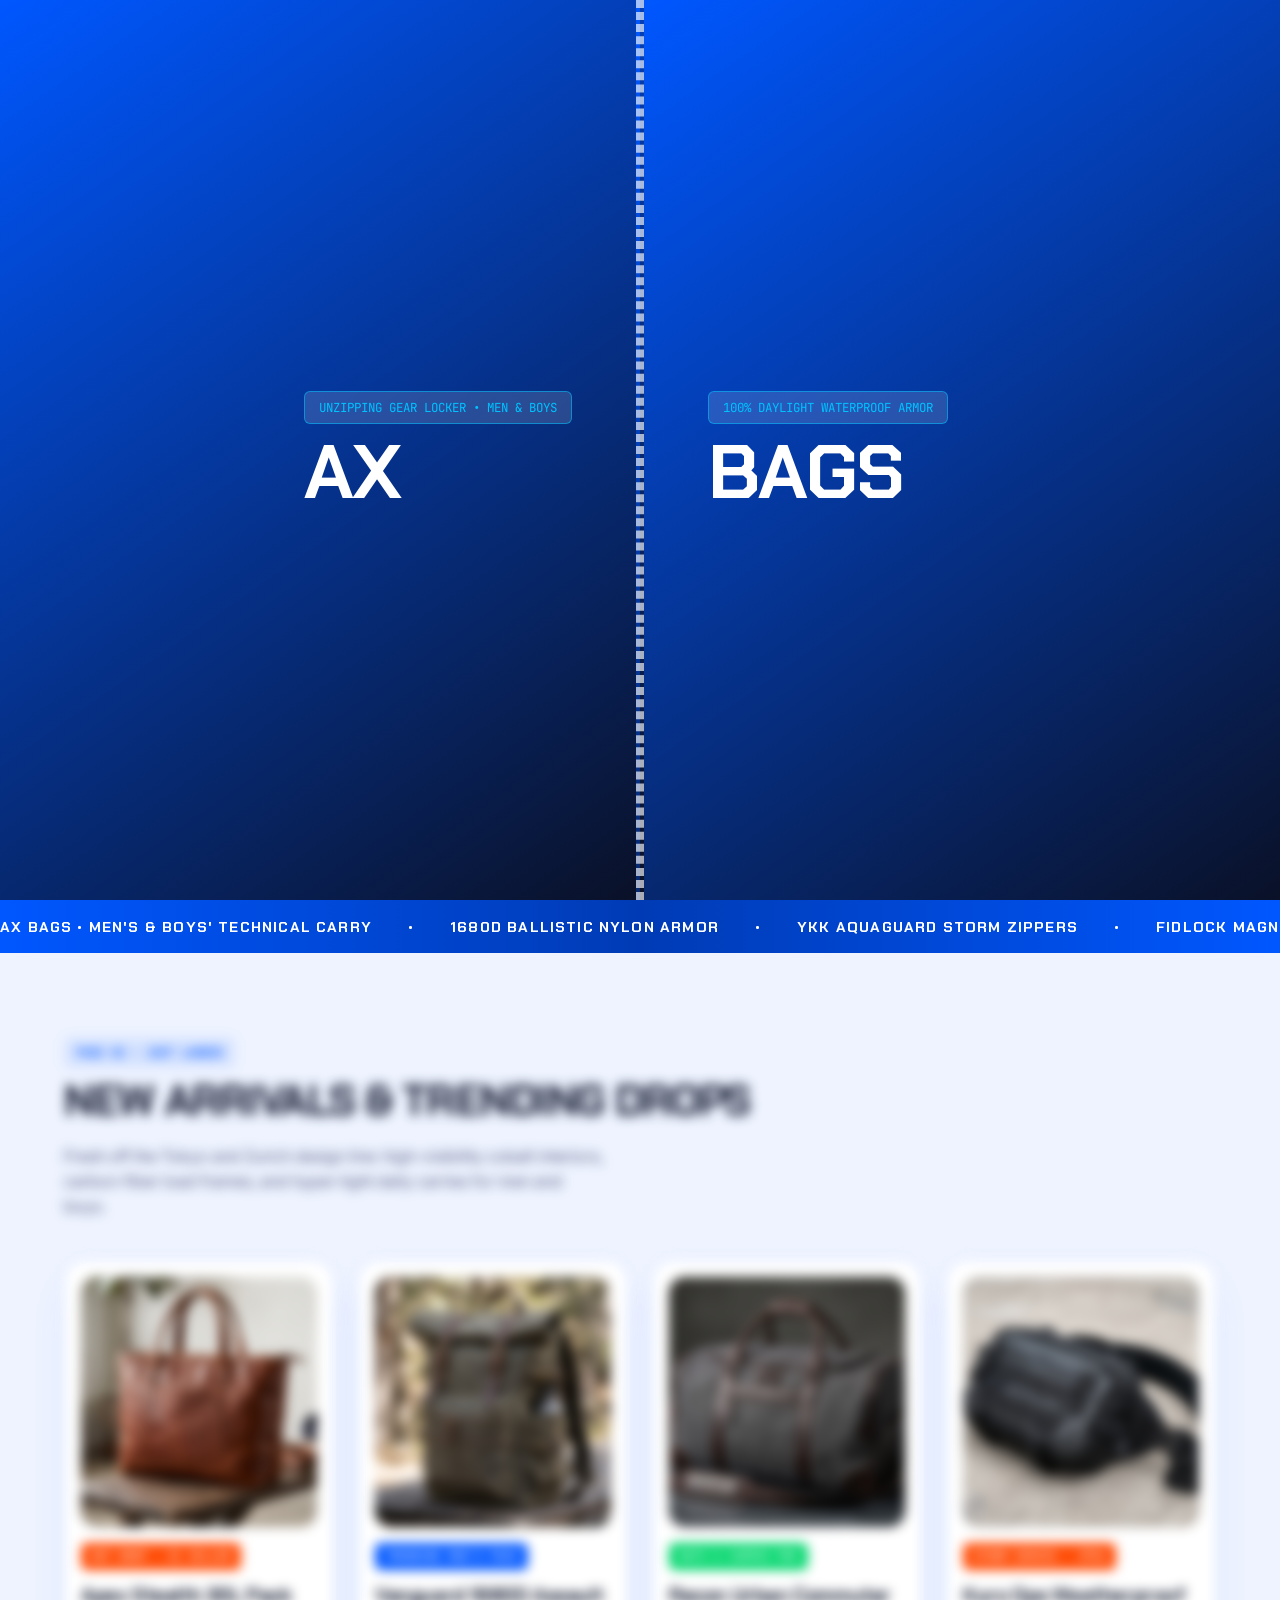
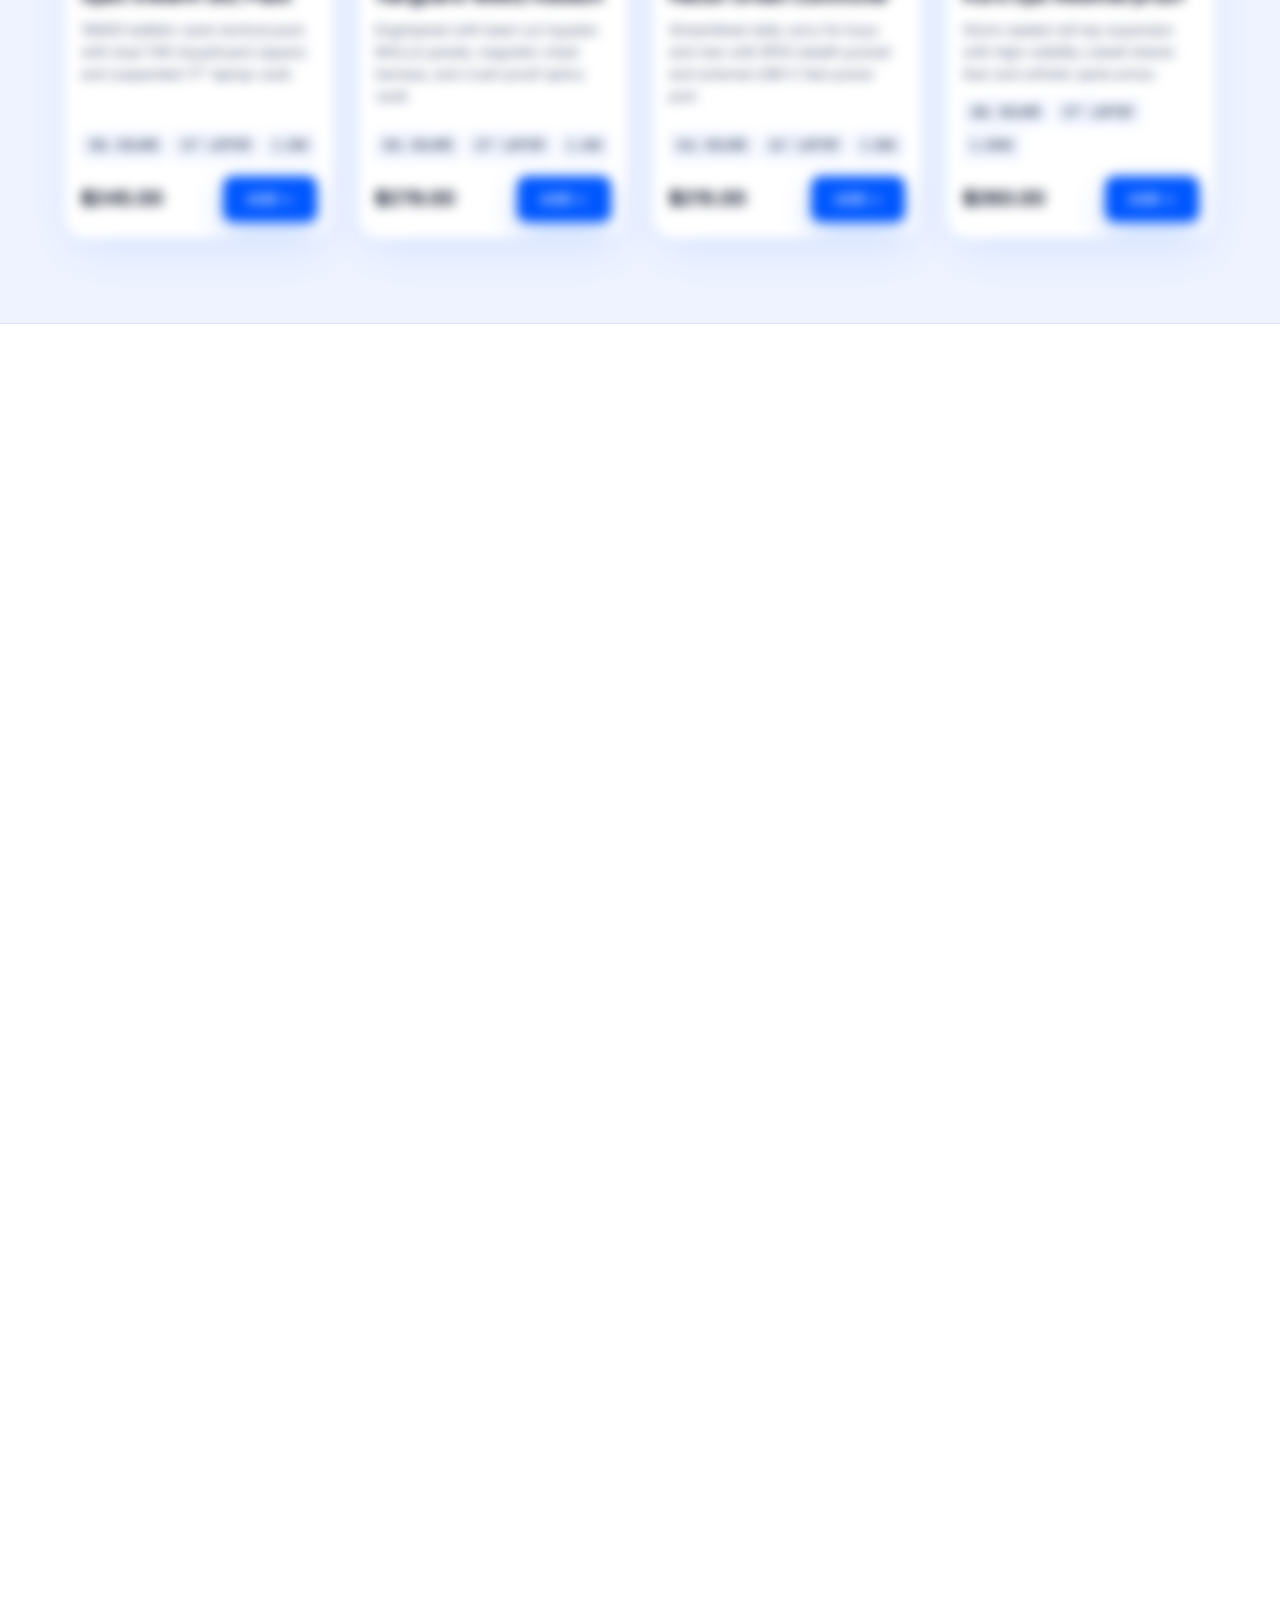
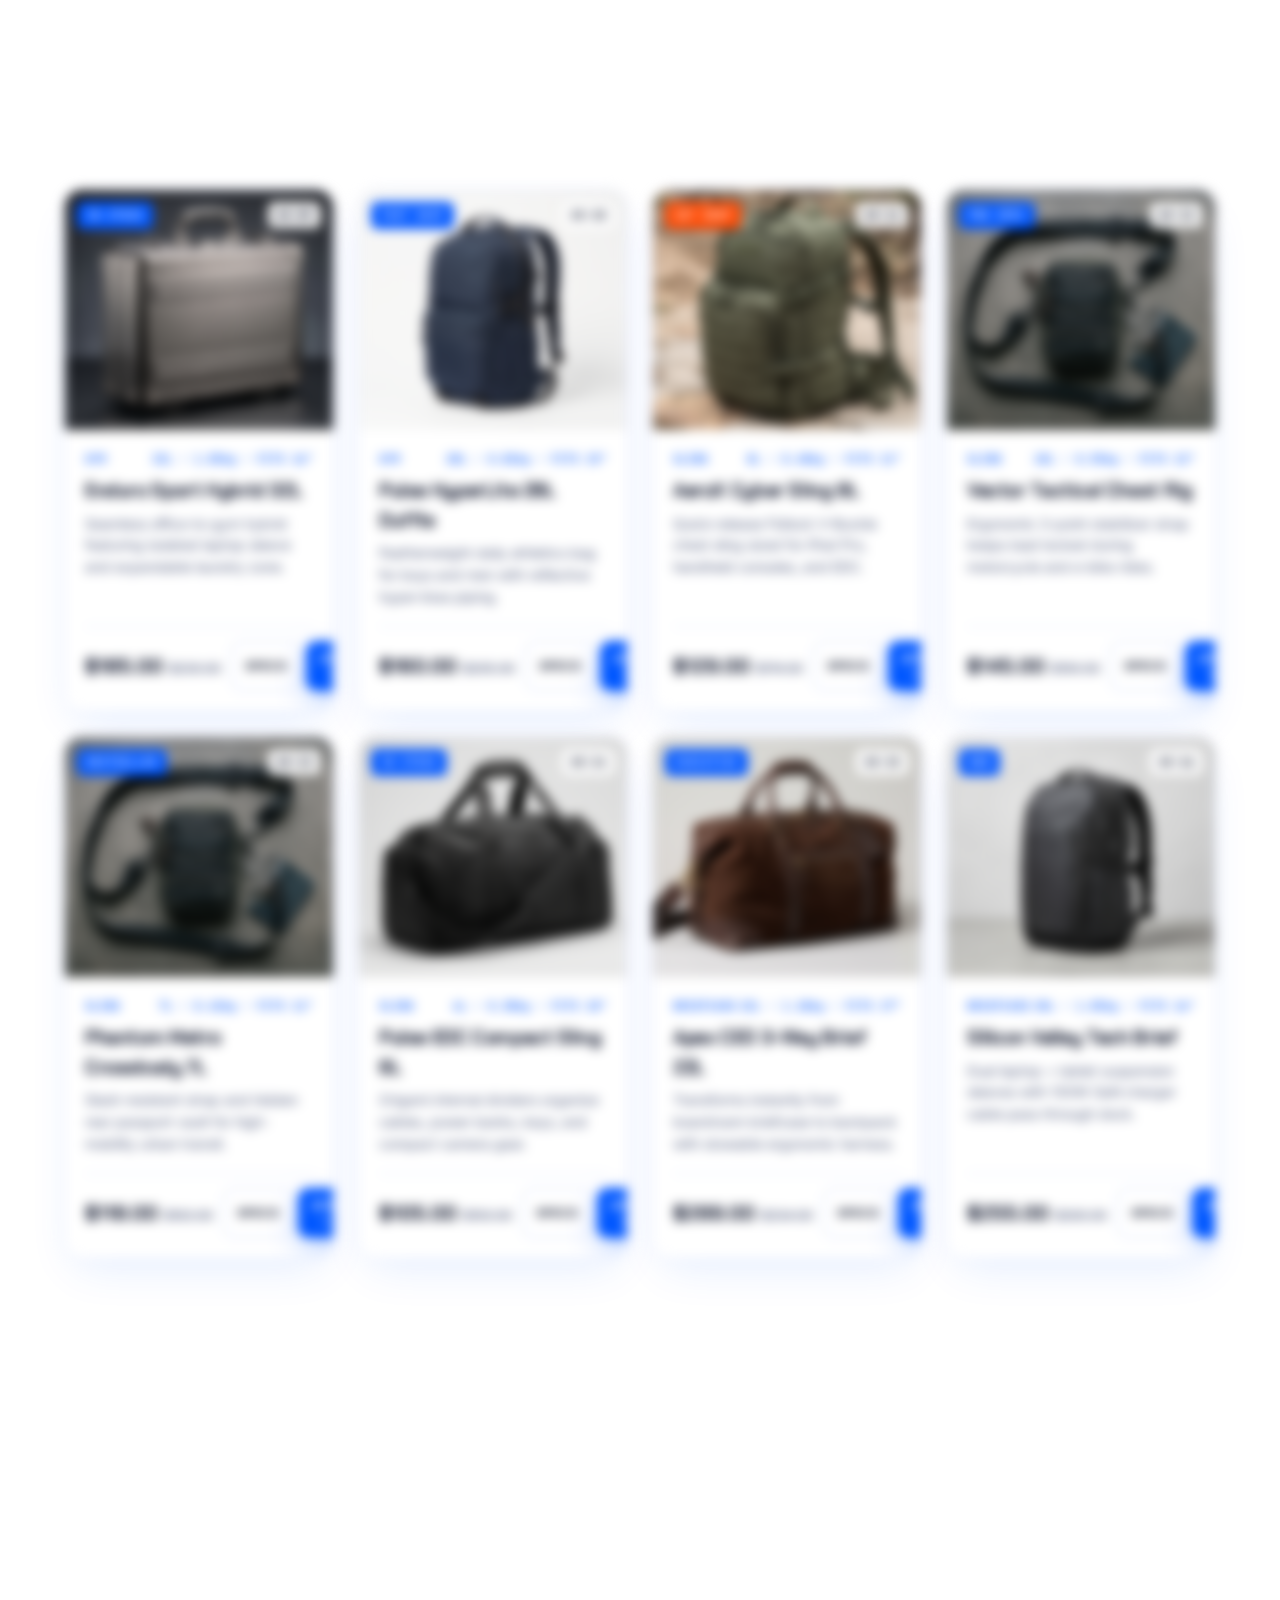
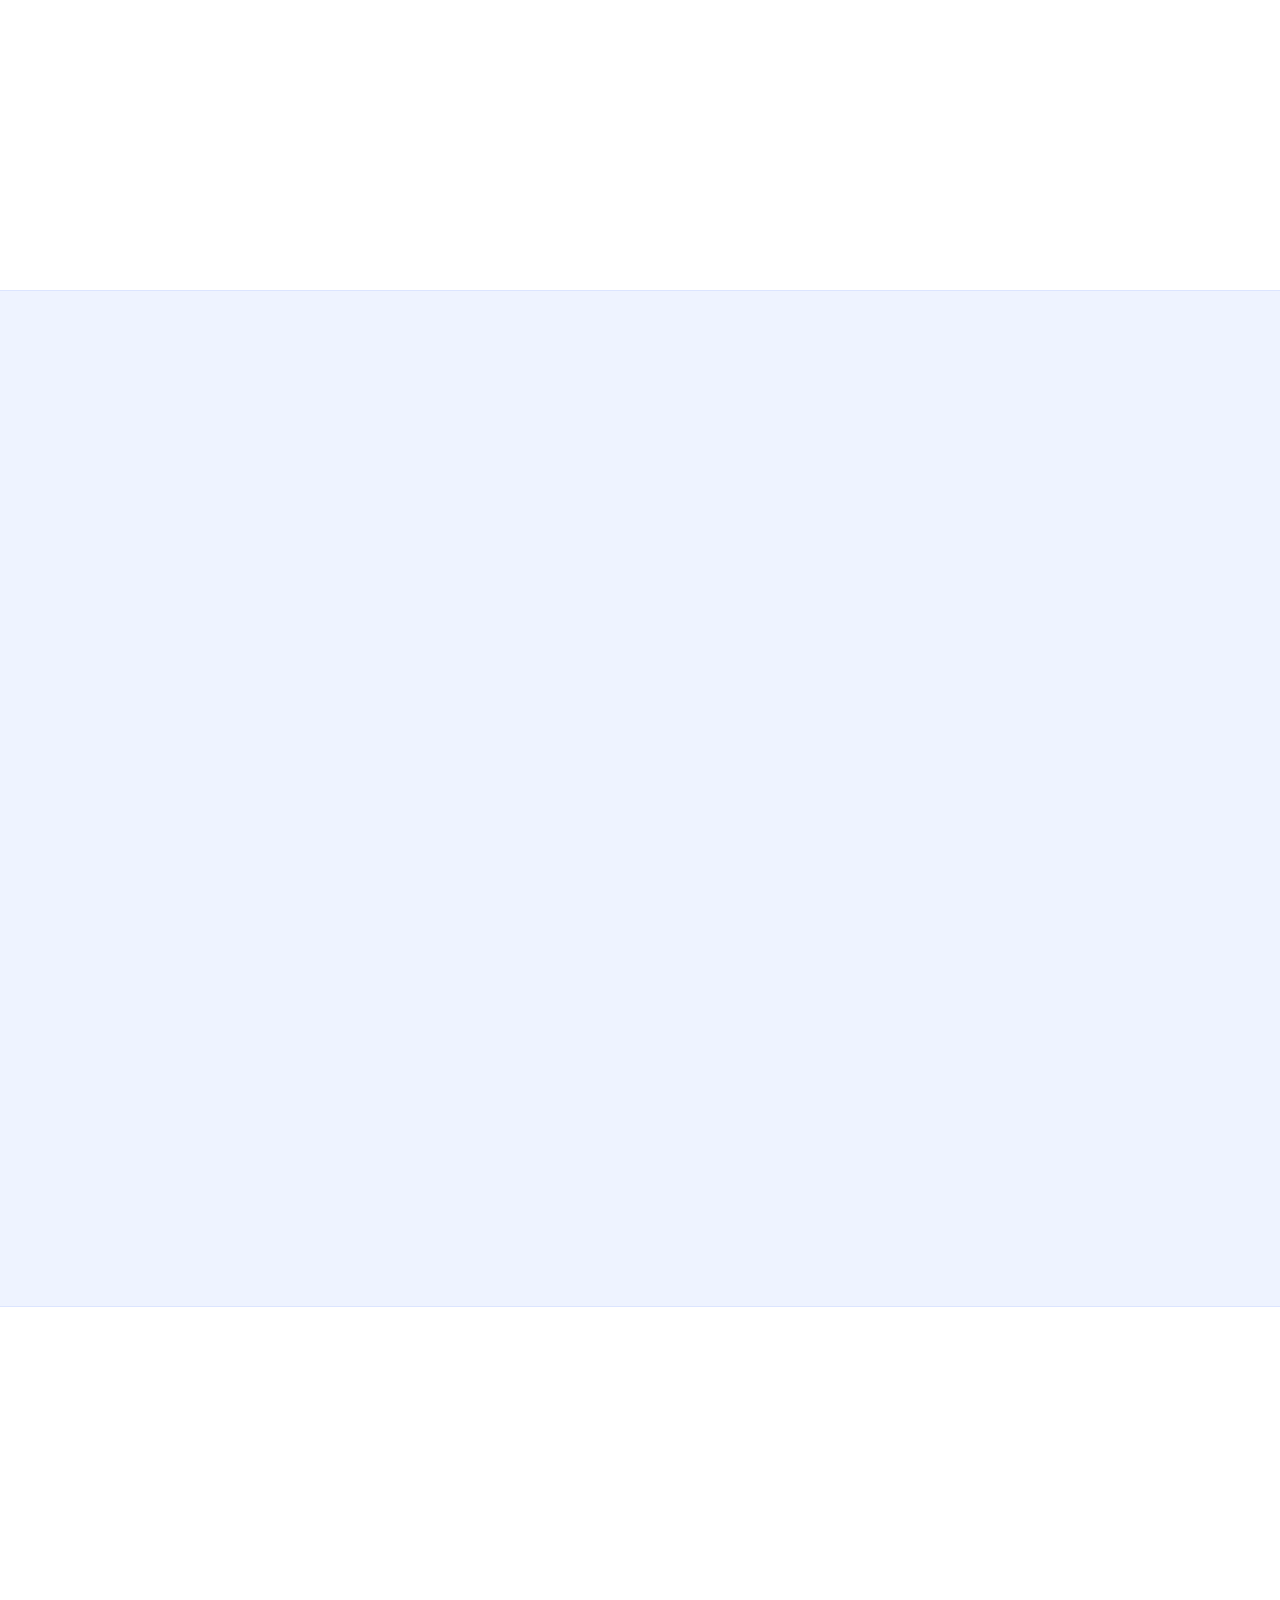
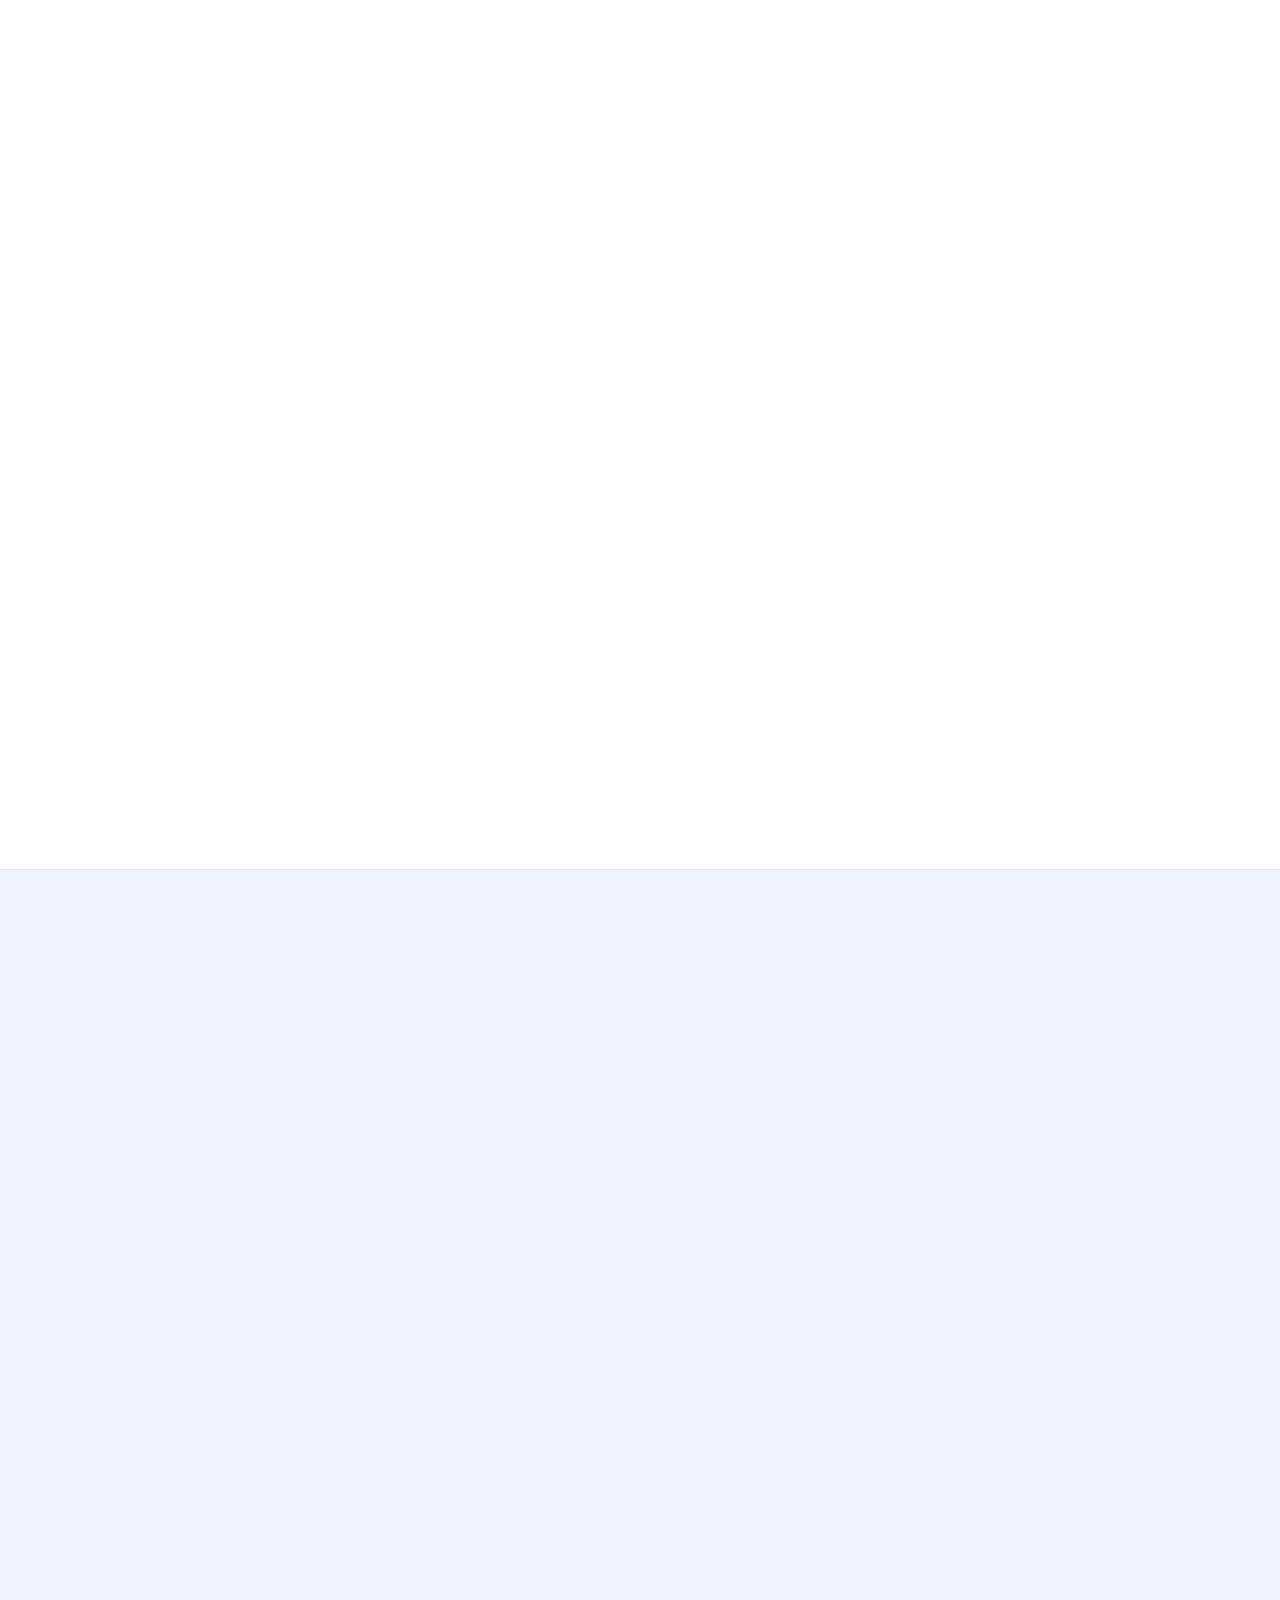
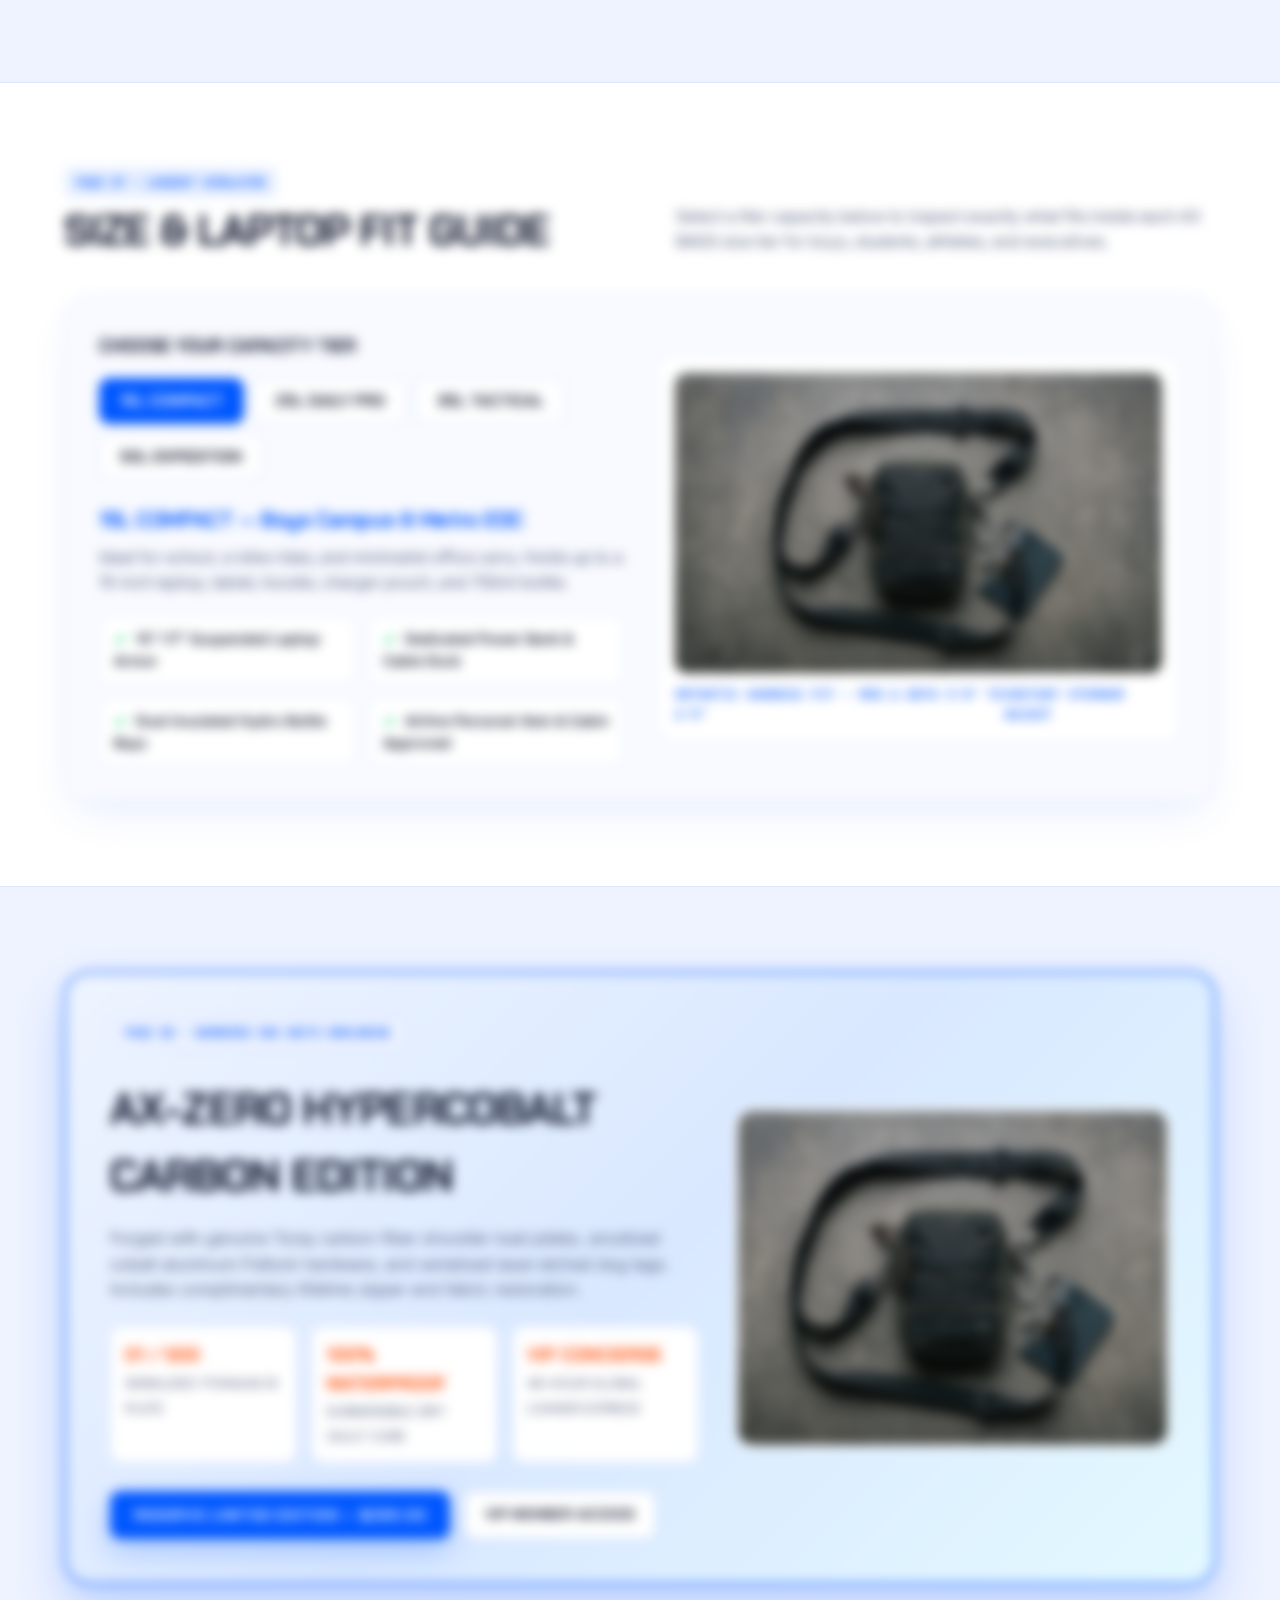
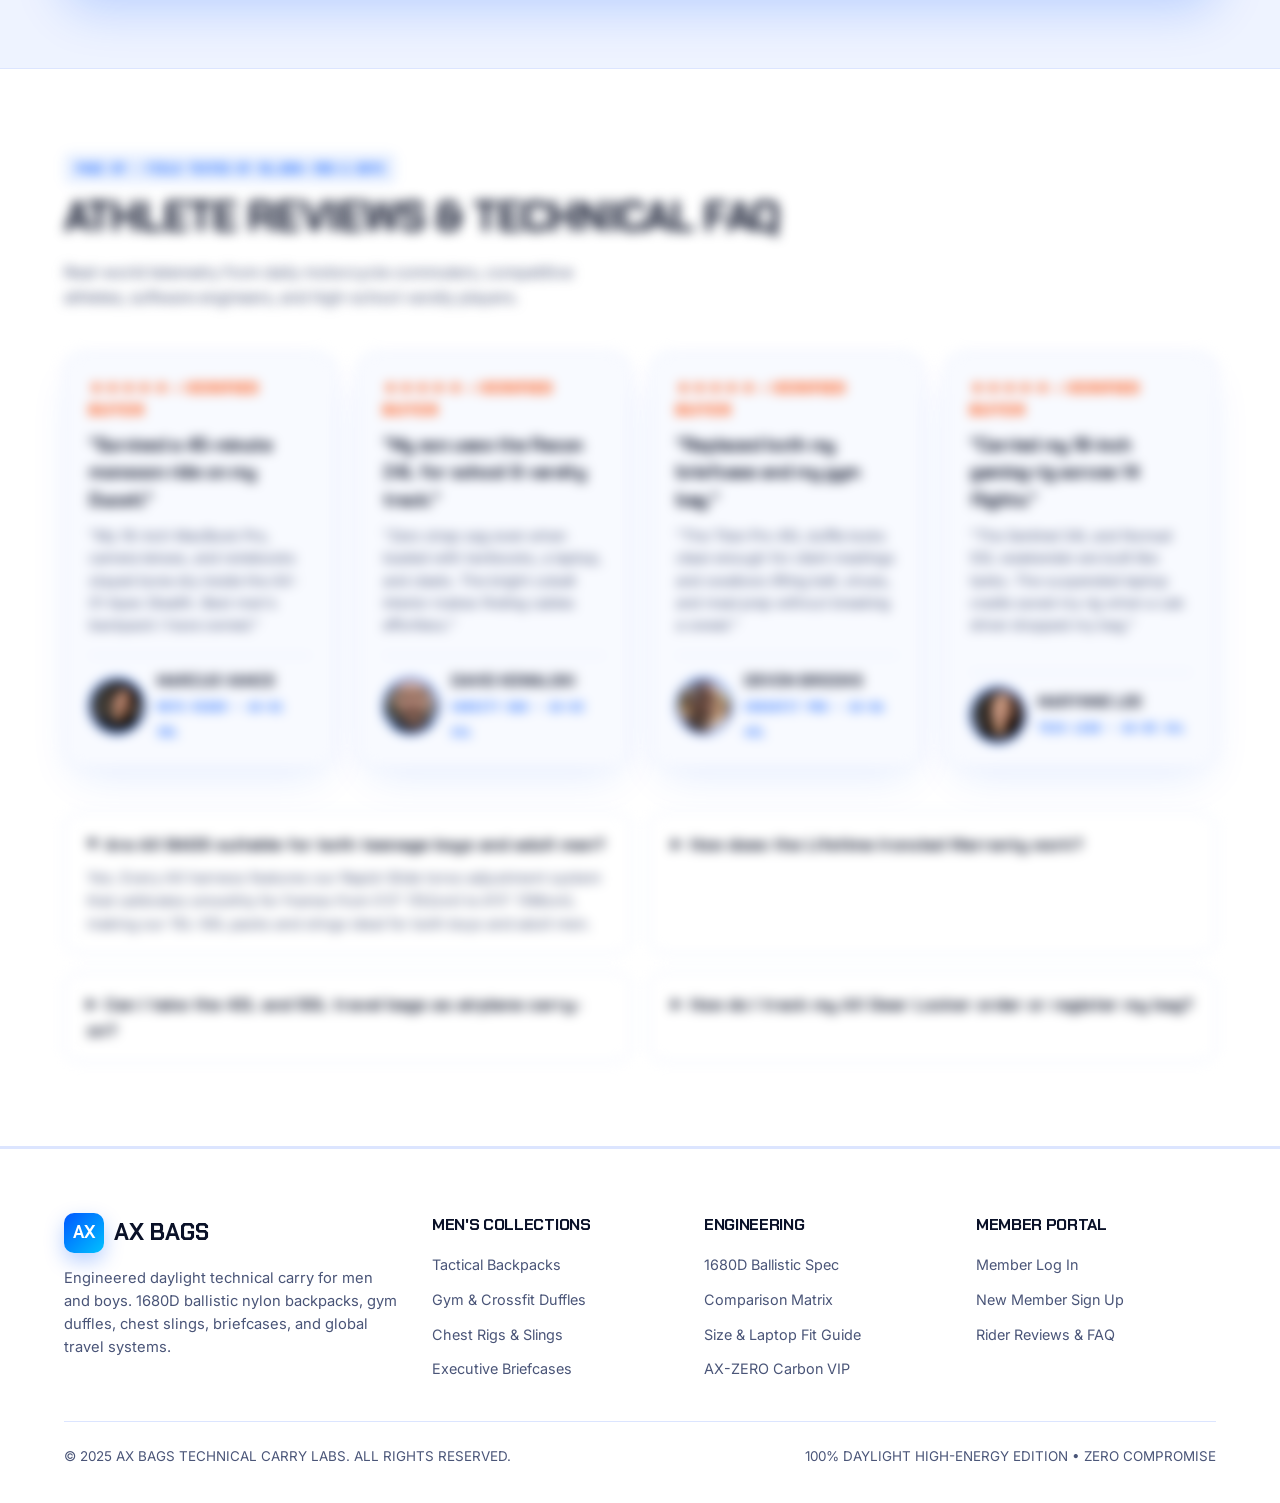
==== commit 62958971: "Add favicon link to index.html" ====
--- a/index.html
+++ b/index.html
@@ -18,6 +18,7 @@
     />
     <meta property="og:type" content="website" />
     <meta name="twitter:card" content="summary_large_image" />
+    <link rel="icon" href="[data-uri]" type="image/x-icon" />
     <link rel="preconnect" href="https://fonts.googleapis.com" />
     <link rel="preconnect" href="https://fonts.gstatic.com" crossorigin />
     <link
